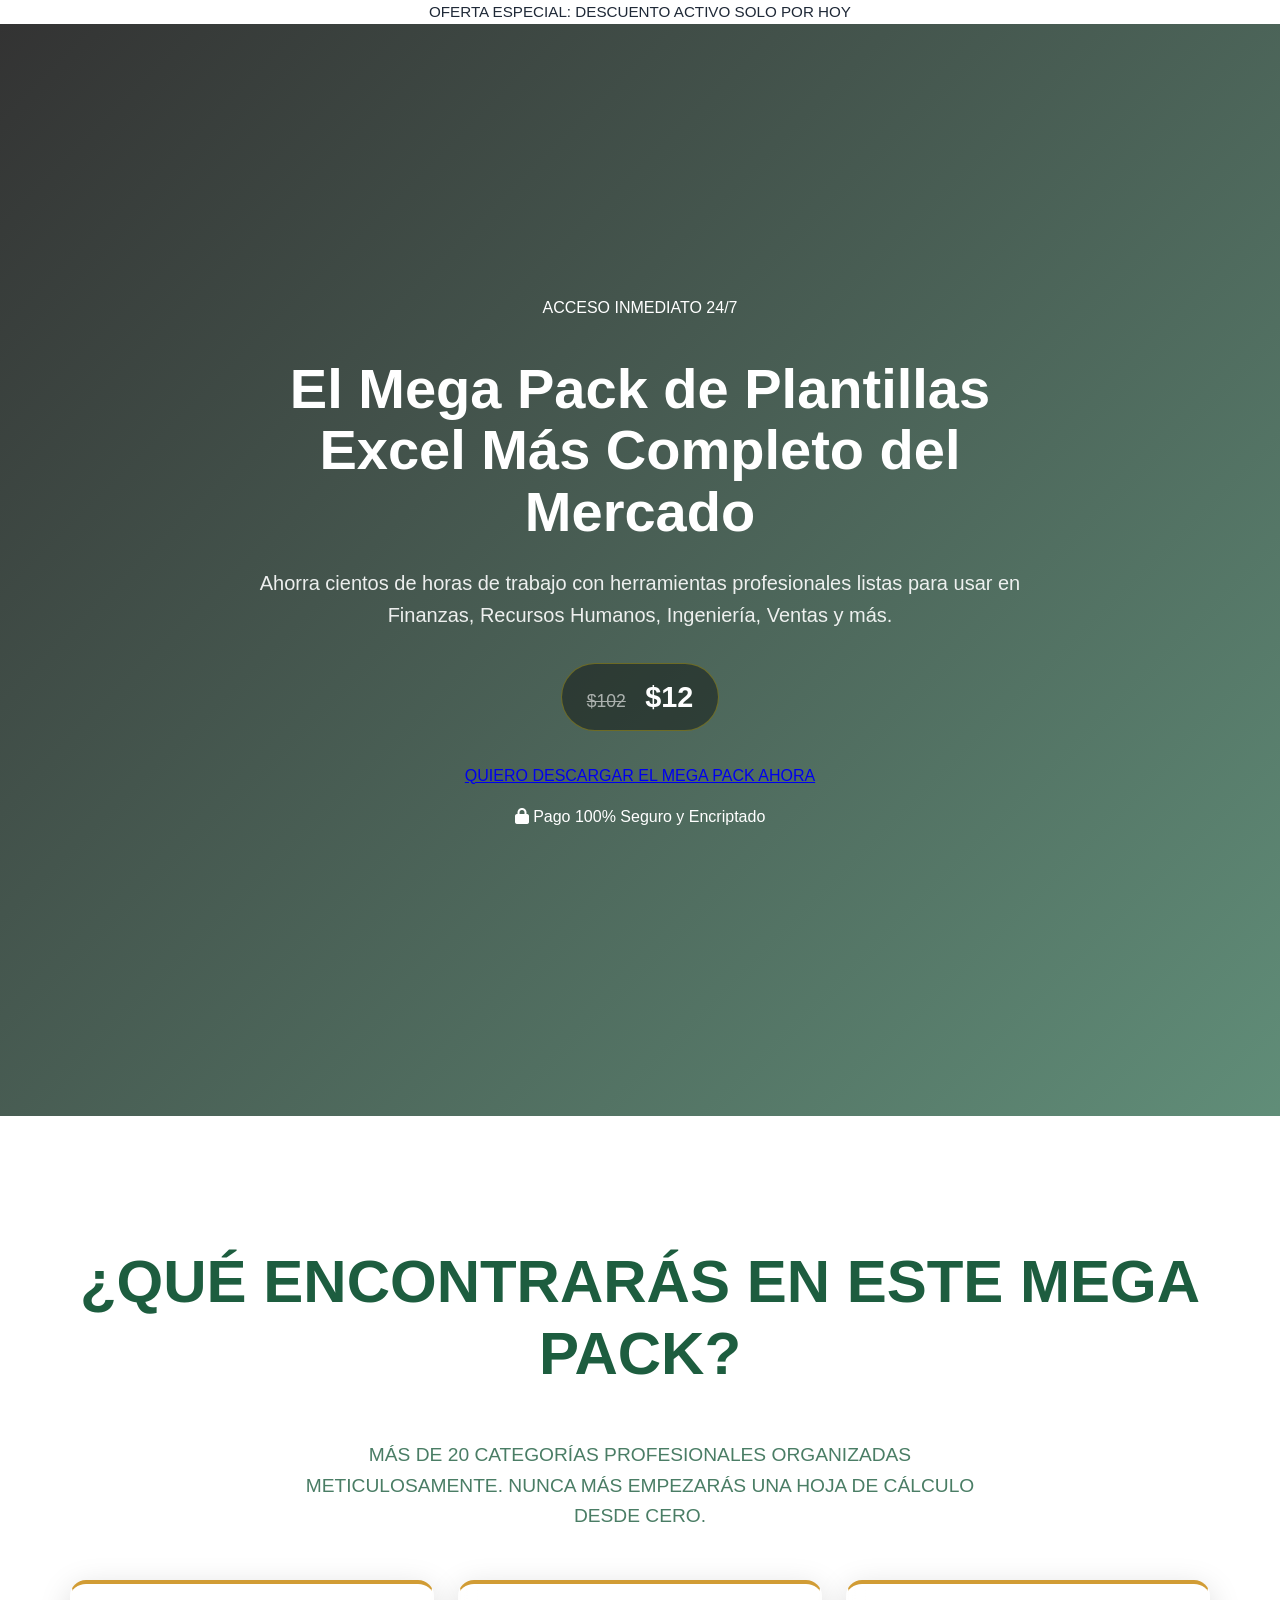
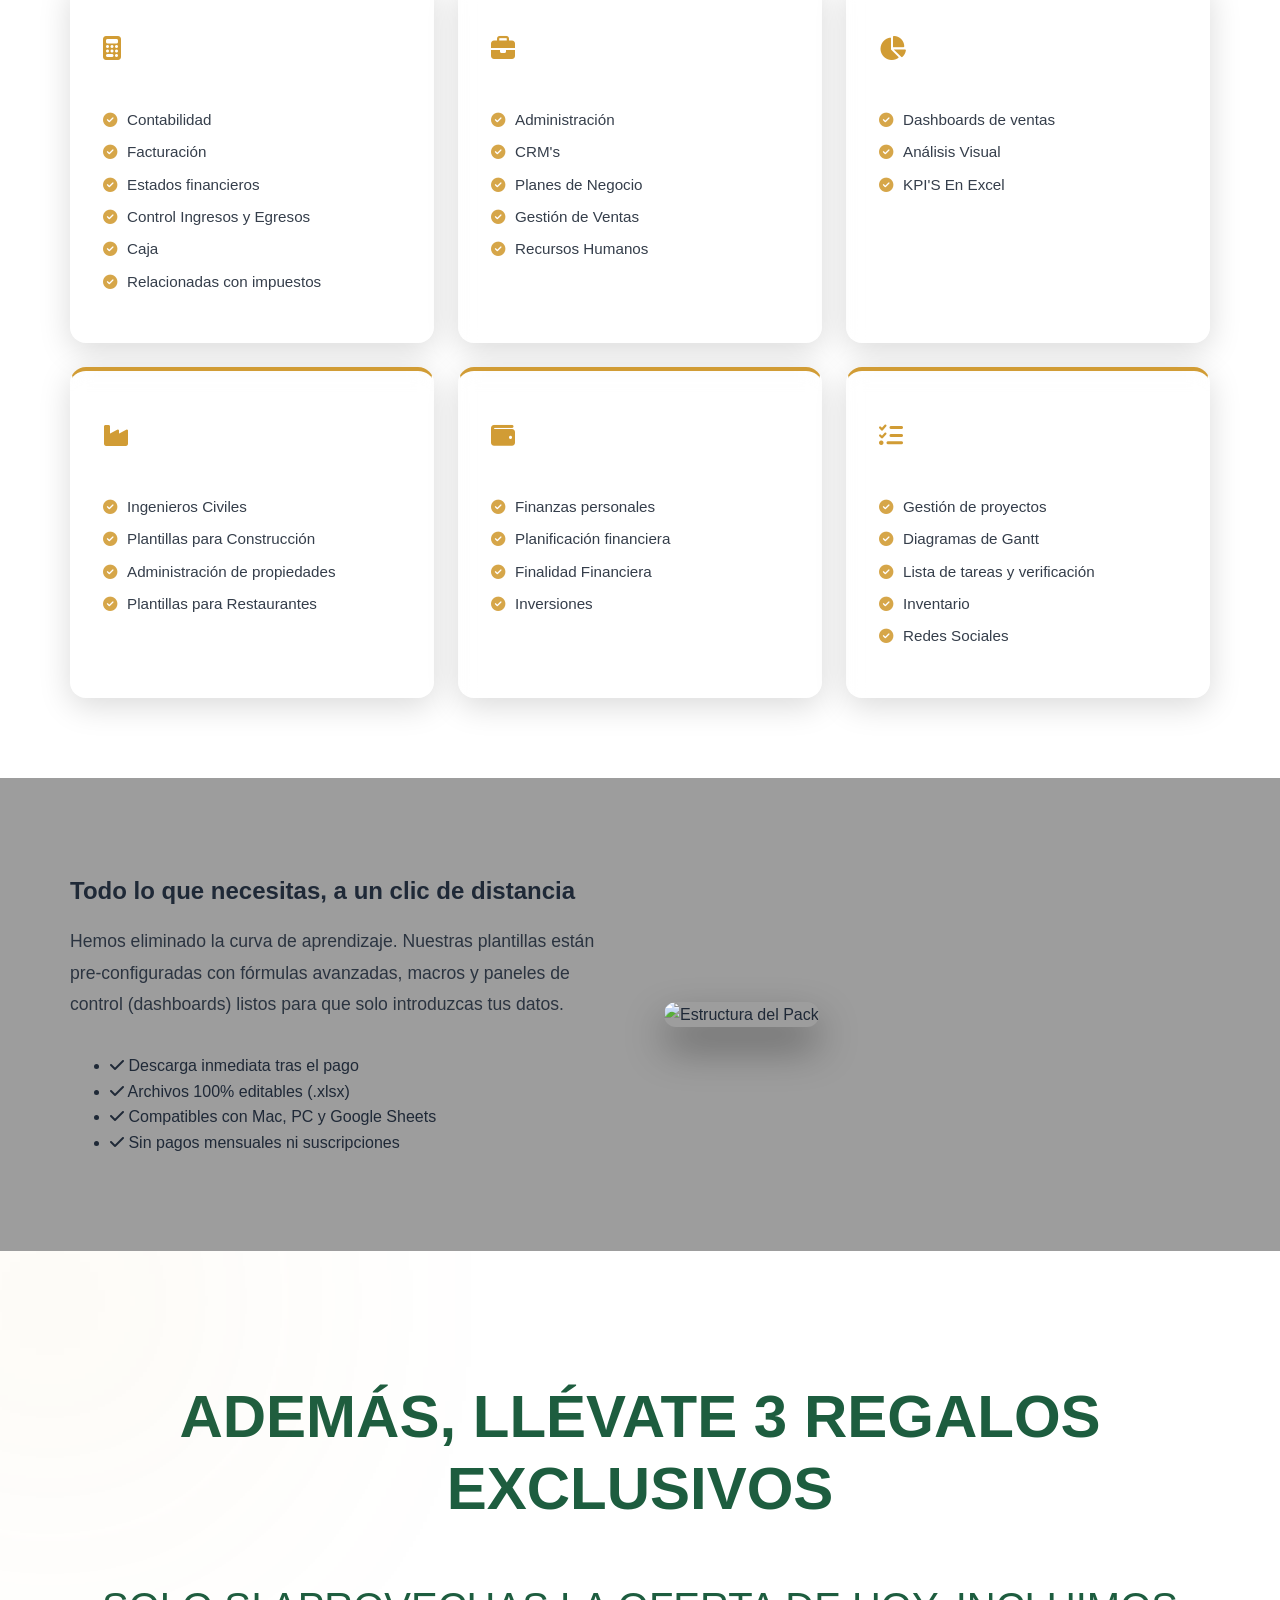
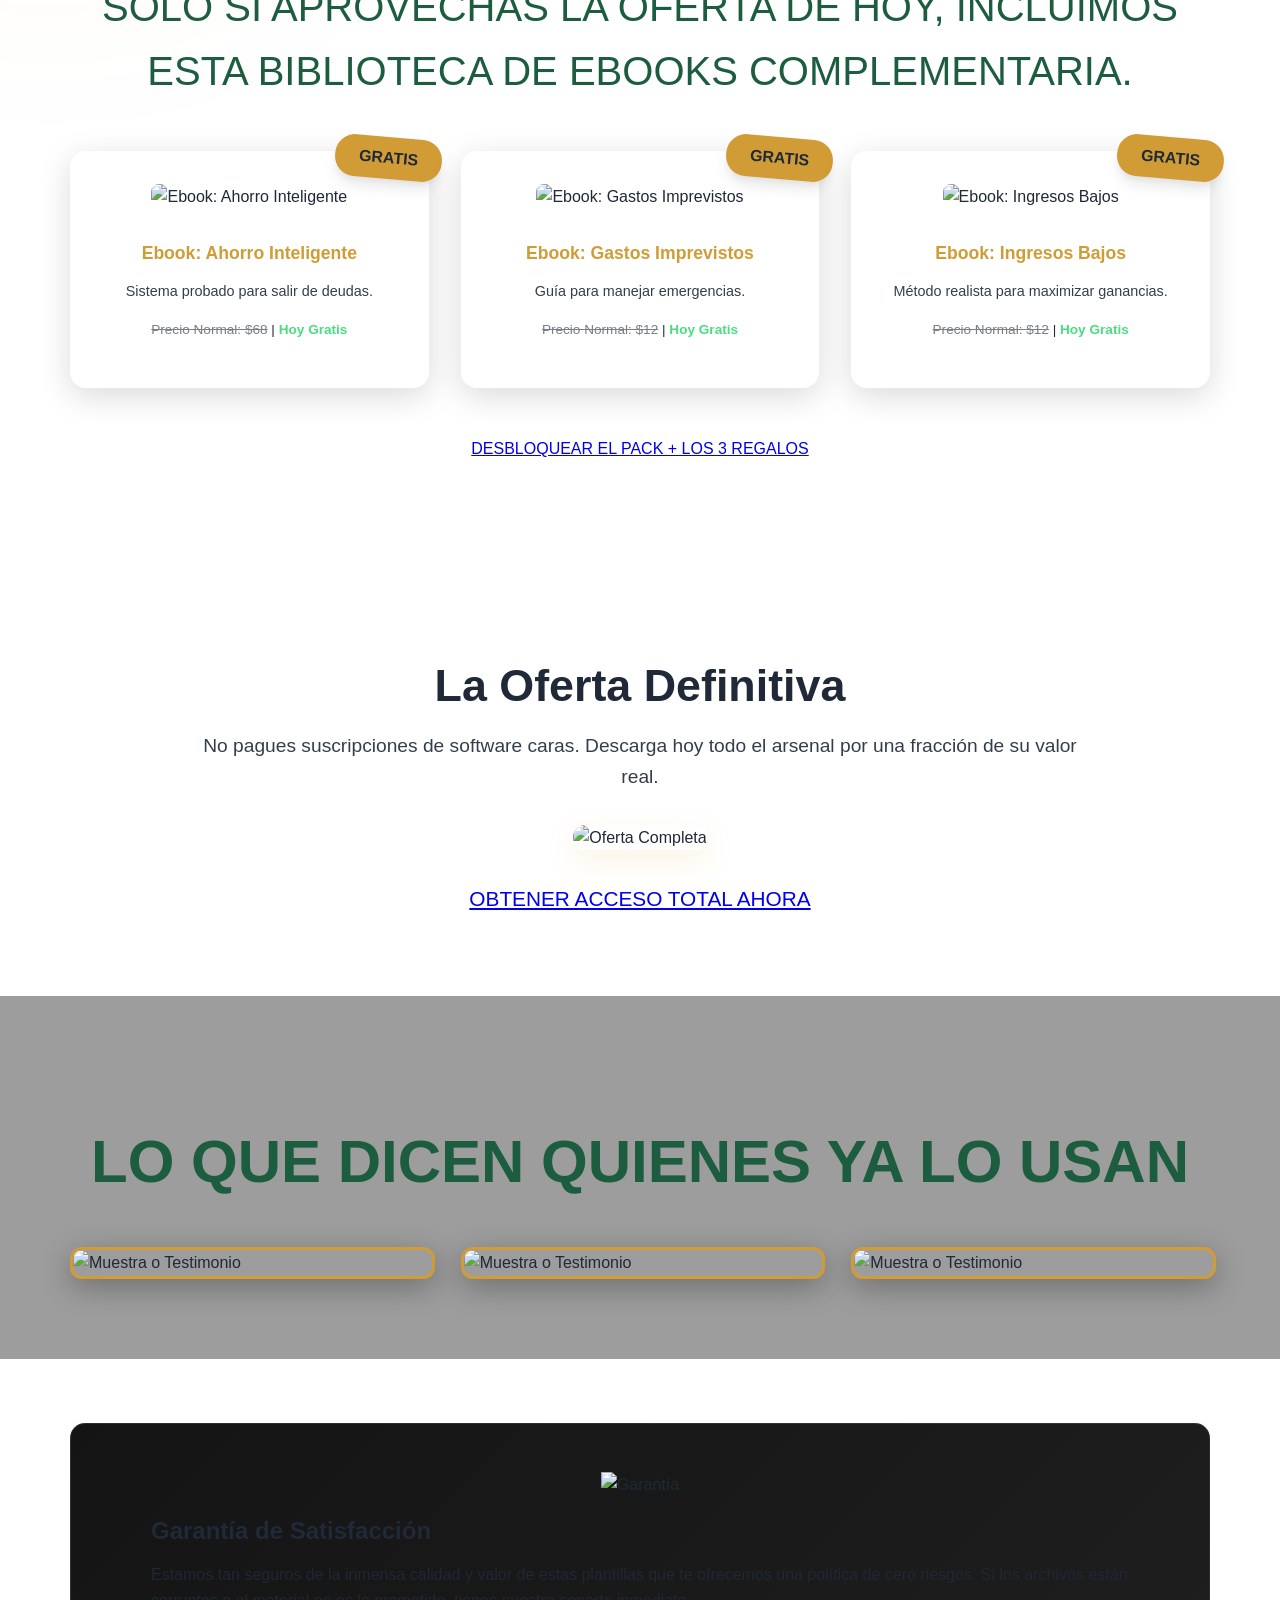
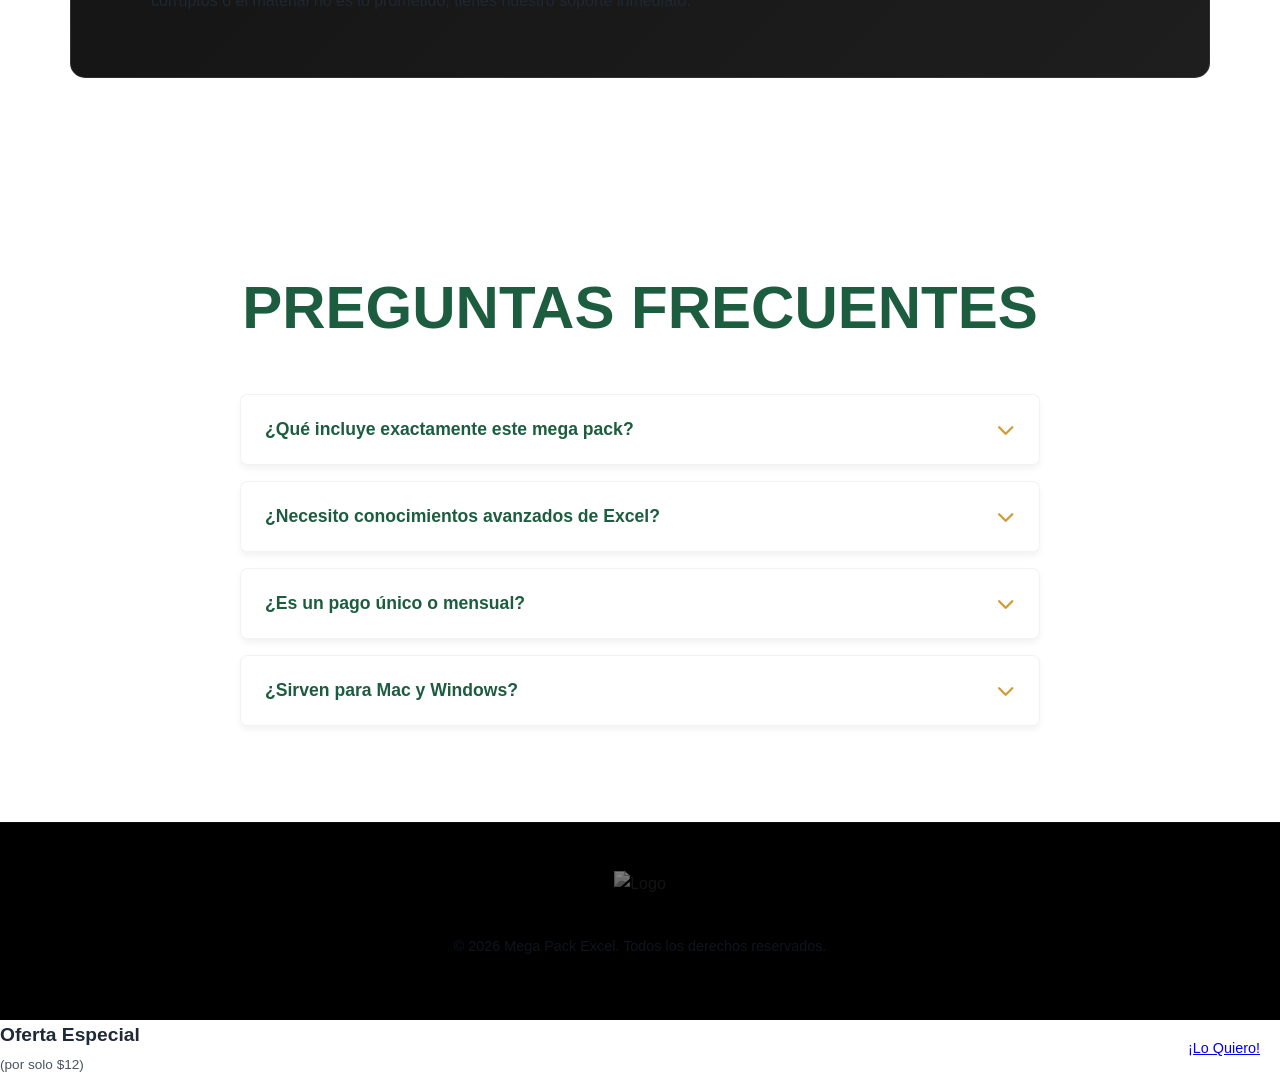
==== index.html @ 10559533 "Add files via upload" ====
<!DOCTYPE html>
<html lang="es">
<head>
  <meta charset="UTF-8">
  <meta name="viewport" content="width=device-width, initial-scale=1.0">
  <title id="seo-title">Mega Pack Plantillas Excel | La Colección Definitiva</title>
  <meta name="description" id="seo-desc" content="Más de 3000 plantillas Excel profesionales para contabilidad, RRHH, ingeniería, finanzas y más. Organiza tu negocio hoy.">
  <link rel="icon" type="image/png" id="favicon" href="https://i.postimg.cc/KjJ5B6pd/LOGO-1.png">
  
  <!-- CSS -->
  <link rel="stylesheet" href="style.css">
  
  <!-- FontAwesome -->
  <link rel="stylesheet" href="https://cdnjs.cloudflare.com/ajax/libs/font-awesome/6.4.0/css/all.min.css">
  
  <!-- Google Fonts -->
  <link rel="preconnect" href="https://fonts.googleapis.com">
  <link rel="preconnect" href="https://fonts.gstatic.com" crossorigin>
  <link href="https://fonts.googleapis.com/css2?family=Outfit:wght@300;400;600;800&family=Plus+Jakarta+Sans:wght@400;600;700&display=swap" rel="stylesheet">
</head>
<body>

  <!-- Top Banner -->
  <div class="top-banner">
    <div class="container text-center">
      <p style="margin:0; font-size: 0.95rem;">
        <span class="pulse-dot"></span> OFERTA ESPECIAL: DESCUENTO ACTIVO SOLO POR HOY
      </p>
    </div>
  </div>

  <!-- Hero Section -->
  <header class="hero" id="hero">
    <div class="hero-overlay"></div>
    <div class="container relative z-10 hero-content text-center">
      <div class="badge mx-auto mb-1">ACCESO INMEDIATO 24/7</div>
      <h1 class="font-bold mb-1 fade-in-up" id="text-hero-promesa" style="font-size: 3.5rem; line-height: 1.1; margin-bottom: 1.5rem;">
        El Mega Pack de Plantillas Excel Más Completo del Mercado
      </h1>
      <p class="hero-subtitle mx-auto mb-2 fade-in-up" id="text-hero-subpromesa" style="font-size: 1.25rem; opacity: 0.9; max-width: 800px;">
        Ahorra cientos de horas de trabajo con herramientas profesionales listas para usar en Finanzas, Recursos Humanos, Ingeniería, Ventas y más.
      </p>
      
      <div class="price-box mb-2 fade-in-up" style="display: inline-block; background: rgba(0,0,0,0.4); padding: 10px 25px; border-radius: 50px; border: 1px solid rgba(255,215,0,0.3);">
        <span style="text-decoration: line-through; opacity: 0.6; font-size: 1.1rem; margin-right: 15px;" id="text-precio-normal">$102</span>
        <span class="gold font-bold" style="font-size: 1.8rem;" id="text-precio-oferta">$12</span>
      </div>

      <div class="cta-wrapper fade-in-up">
        <a href="#" class="btn btn-primary dynamic-checkout-link">QUIERO DESCARGAR EL MEGA PACK AHORA</a>
        <p class="secure-text mt-1"><i class="fas fa-lock"></i> Pago 100% Seguro y Encriptado</p>
      </div>
    </div>
  </header>

  <!-- ¿Qué incluye la Colección? (Categorías Inyectadas) -->
  <section class="section">
    <div class="container">
      <div class="section-title text-center mb-3">
        <h2>¿Qué encontrarás en este <span class="gold">Mega Pack</span>?</h2>
        <p style="font-size: 1.2rem; max-width: 700px; margin: 1rem auto 0; opacity: 0.8;">Más de 20 categorías profesionales organizadas meticulosamente. Nunca más empezarás una hoja de cálculo desde cero.</p>
      </div>
      
      <!-- Contenedor dinámico de categorías (script.js lo llena) -->
      <div class="grid-3" id="categorias-container" style="gap: 1.5rem;">
        <!-- Categorías se inyectan aquí -->
      </div>
    </div>
  </section>

  <!-- Imagen Principal de la Oferta / Método -->
  <section class="section" style="background: rgba(10, 10, 10, 0.4);">
    <div class="container">
      <div class="grid-2 align-center">
        <div>
          <h2>Todo lo que necesitas, a <span class="gold">un clic de distancia</span></h2>
          <p class="mb-1" style="font-size: 1.1rem; opacity: 0.9; line-height: 1.8;">Hemos eliminado la curva de aprendizaje. Nuestras plantillas están pre-configuradas con fórmulas avanzadas, macros y paneles de control (dashboards) listos para que solo introduzcas tus datos.</p>
          <ul class="beneficios-list mt-2">
            <li><i class="fas fa-check"></i> Descarga inmediata tras el pago</li>
            <li><i class="fas fa-check"></i> Archivos 100% editables (.xlsx)</li>
            <li><i class="fas fa-check"></i> Compatibles con Mac, PC y Google Sheets</li>
            <li><i class="fas fa-check"></i> Sin pagos mensuales ni suscripciones</li>
          </ul>
        </div>
        <div>
          <img src="" id="img-metodo" alt="Estructura del Pack" style="width: 100%; border-radius: 12px; box-shadow: 0 20px 40px rgba(0,0,0,0.4);">
        </div>
      </div>
    </div>
  </section>

  <!-- Bonos Exclusivos -->
  <section class="section" style="background: var(--color-bg); position: relative; overflow: hidden;">
    <!-- Elemento decorativo -->
    <div style="position: absolute; top: -100px; left: -100px; width: 300px; height: 300px; background: var(--color-accent); filter: blur(150px); opacity: 0.1; z-index: 0;"></div>
    
    <div class="container relative z-10">
      <div class="section-title text-center mb-3">
        <h2>Además, llévate <span class="gold">3 Regalos Exclusivos</span></h2>
        <p>Solo si aprovechas la oferta de hoy, incluimos esta biblioteca de eBooks complementaria.</p>
      </div>
      
      <div class="grid-3 mt-2" id="bonos-container">
        <!-- Los bonos se inyectan dinámicamente -->
      </div>
      
      <div class="text-center mt-3">
        <a href="#" class="btn btn-primary dynamic-checkout-link">DESBLOQUEAR EL PACK + LOS 3 REGALOS</a>
      </div>
    </div>
  </section>

  <!-- Oferta Irresistible -->
  <section class="section text-center">
    <div class="container" style="max-width: 900px;">
      <h2 style="font-size: 2.8rem; margin-bottom: 1rem;">La Oferta <span class="gold">Definitiva</span></h2>
      <p style="font-size: 1.2rem; margin-bottom: 2rem; opacity: 0.9;">No pagues suscripciones de software caras. Descarga hoy todo el arsenal por una fracción de su valor real.</p>
      
      <img src="" id="img-oferta" alt="Oferta Completa" style="max-width: 100%; border-radius: 12px; margin-bottom: 2rem; box-shadow: 0 10px 30px rgba(212,175,55,0.15);">
      
      <div class="cta-wrapper">
        <a href="#" class="btn btn-primary pulse dynamic-checkout-link" style="font-size: 1.3rem; padding: 1.2rem 3rem;">OBTENER ACCESO TOTAL AHORA</a>
      </div>
    </div>
  </section>

  <!-- Testimonios -->
  <section class="section" style="background: rgba(10, 10, 10, 0.4);">
    <div class="container">
      <div class="section-title text-center mb-3">
        <h2>Lo que dicen <span class="gold">quienes ya lo usan</span></h2>
      </div>
      
      <div class="grid-3" id="testimonios-container" style="gap: 2rem; align-items: start;">
        <!-- Testimonios se inyectan aquí -->
      </div>
    </div>
  </section>

  <!-- Garantía -->
  <section class="section" style="padding: 4rem 0;">
    <div class="container">
      <div class="garantia-box flex-center" style="background: linear-gradient(135deg, rgba(20,20,20,1) 0%, rgba(30,30,30,1) 100%); border: 1px solid rgba(255,255,255,0.1); border-radius: 15px; padding: 3rem;">
        <div style="flex: 0 0 150px; text-align: center;">
          <img src="" id="img-garantia" alt="Garantía" style="width: 120px;">
        </div>
        <div style="flex: 1; padding-left: 2rem;">
          <h2 class="mb-1">Garantía de <span class="gold">Satisfacción</span></h2>
          <p style="opacity: 0.9; line-height: 1.6;">Estamos tan seguros de la inmensa calidad y valor de estas plantillas que te ofrecemos una política de cero riesgos. Si los archivos están corruptos o el material no es lo prometido, tienes nuestro soporte inmediato.</p>
        </div>
      </div>
    </div>
  </section>

  <!-- FAQ -->
  <section class="section" style="background: var(--color-bg);">
    <div class="container" style="max-width: 800px;">
      <div class="section-title text-center mb-3">
        <h2>Preguntas <span class="gold">Frecuentes</span></h2>
      </div>
      <div class="faq-container" id="faq-container">
        <!-- FAQ se inyecta aquí -->
      </div>
    </div>
  </section>

  <!-- Footer -->
  <footer style="background: #000; padding: 3rem 0; text-align: center; border-top: 1px solid rgba(255,255,255,0.05);">
    <div class="container">
      <img id="img-logo" src="https://i.postimg.cc/KjJ5B6pd/LOGO-1.png" alt="Logo" style="width: 150px; margin-bottom: 1.5rem; filter: grayscale(100%); opacity: 0.5;">
      <p style="opacity: 0.5; font-size: 0.9rem;">&copy; 2026 Mega Pack Excel. Todos los derechos reservados.</p>
    </div>
  </footer>

  <!-- Sticky Bar para Móviles -->
  <div class="mobile-sticky-bar" id="mobile-sticky-bar">
    <div style="display: flex; justify-content: space-between; align-items: center; width: 100%;">
      <div>
        <span class="gold font-bold" style="font-size: 1.2rem;">Oferta Especial</span><br>
        <span id="sticky-price" style="font-size: 0.85rem; opacity: 0.8;"></span>
      </div>
      <a href="#" class="btn btn-primary dynamic-checkout-link" style="padding: 10px 20px; font-size: 0.9rem;">¡Lo Quiero!</a>
    </div>
  </div>

  <!-- Scripts -->
  <script src="script.js"></script>
</body>
</html>
---- style.css ----
/* =========================================
   VARIABLES & GLOBALS
========================================= */
:root {
  /* Colors */
  --color-primary: #1D5D3F;
  --color-primary-light: #3a8a63;
  --color-primary-dark: #123d29;
  --color-accent: #D19C35;
  --color-accent-hover: #e8b34e;
  --color-bg-light: #f8fafc;
  --color-bg-dark: #111827;
  --color-text-dark: #1f2937;
  --color-text-light: #f3f4f6;
  --color-white: #ffffff;
  --color-glass-border: rgba(255, 255, 255, 0.2);
  --color-glass-bg: rgba(255, 255, 255, 0.1);
  --color-glass-bg-dark: rgba(29, 93, 63, 0.85);
  
  /* Shadows */
  --shadow-sm: 0 4px 6px rgba(0,0,0,0.05);
  --shadow-md: 0 10px 15px -3px rgba(0,0,0,0.1), 0 4px 6px -2px rgba(0,0,0,0.05);
  --shadow-lg: 0 20px 25px -5px rgba(0,0,0,0.1), 0 10px 10px -5px rgba(0,0,0,0.04);
  --shadow-glass: 0 8px 32px 0 rgba(0, 0, 0, 0.15);
  
  /* Typography */
  --font-main: 'Poppins', sans-serif;
  --font-headings: 'Montserrat', sans-serif;
}

html {
  scroll-behavior: smooth;
}

body {
  font-family: var(--font-main);
  color: var(--color-text-dark);
  background-color: var(--color-white);
  line-height: 1.6;
  margin: 0;
  padding: 0;
  overflow-x: hidden;
}

/* =========================================
   TYPOGRAPHY
========================================= */
h1, h2, h3, h4, h5, h6 {
  font-family: var(--font-headings);
  line-height: 1.2;
}

.font-black { font-weight: 900; }
.font-bold { font-weight: 700; }
.text-accent { color: var(--color-accent); }
.text-primary { color: var(--color-primary); }

.section-title {
  font-size: 2rem;
  text-transform: uppercase;
  text-align: center;
  margin-bottom: 3rem;
  color: var(--color-primary);
}

@media (min-width: 768px) {
  .section-title { font-size: 2.5rem; }
}

/* =========================================
   COMPONENTS
========================================= */
.container {
  width: 100%;
  max-width: 1140px;
  margin: 0 auto;
  padding: 0 1.5rem;
}

/* Botón Premium */
.btn-action {
  display: inline-block;
  padding: 1.2rem 2.5rem;
  color: var(--color-white);
  border-radius: 12px;
  font-family: var(--font-headings);
  font-weight: 800;
  font-size: 1.1rem;
  text-transform: uppercase;
  text-align: center;
  text-decoration: none;
  background: linear-gradient(90deg, var(--color-accent), var(--color-primary-light), var(--color-primary), var(--color-accent));
  background-size: 300% 100%;
  animation: gradient-flow 8s linear infinite;
  transition: all 0.4s ease;
  box-shadow: 0 4px 15px rgba(209, 156, 53, 0.4);
  cursor: pointer;
  border: none;
  width: 100%;
  max-width: 500px;
}

.btn-action:hover {
  transform: translateY(-3px) scale(1.02);
  box-shadow: 0 8px 25px rgba(209, 156, 53, 0.6);
  color: white;
}

@keyframes gradient-flow {
  0% { background-position: 0% 50%; }
  50% { background-position: 100% 50%; }
  100% { background-position: 0% 50%; }
}

/* Badges de Confianza */
.trust-badges {
  display: flex;
  flex-wrap: wrap;
  justify-content: center;
  gap: 1.5rem;
  margin-top: 1.5rem;
  font-size: 0.85rem;
  color: inherit;
  opacity: 0.9;
}

.trust-badges i {
  margin-right: 0.5rem;
  color: var(--color-accent);
}

/* Glassmorphism Cards */
.glass-card {
  background: var(--color-glass-bg);
  backdrop-filter: blur(10px);
  -webkit-backdrop-filter: blur(10px);
  border: 1px solid var(--color-glass-border);
  border-radius: 16px;
  box-shadow: var(--shadow-glass);
  padding: 2rem;
  transition: transform 0.3s ease, box-shadow 0.3s ease;
}

.glass-card:hover {
  transform: translateY(-5px);
  box-shadow: 0 12px 40px 0 rgba(0, 0, 0, 0.25);
}

.card-light {
  background: var(--color-white);
  border-radius: 16px;
  box-shadow: var(--shadow-md);
  padding: 2rem;
  transition: transform 0.3s ease;
  border: 1px solid rgba(0,0,0,0.05);
}

.card-light:hover {
  transform: translateY(-5px);
  box-shadow: var(--shadow-lg);
}

/* =========================================
   SECTIONS
========================================= */

/* Hero */
#hero {
  position: relative;
  min-height: 100vh;
  display: flex;
  align-items: center;
  padding: 6rem 0;
  background-size: cover;
  background-position: center;
  background-attachment: fixed; /* Parallax effect */
}

#hero::before {
  content: '';
  position: absolute;
  inset: 0;
  background: linear-gradient(135deg, rgba(0,0,0,0.8) 0%, rgba(29, 93, 63, 0.7) 100%);
  z-index: 1;
}

.hero-content {
  position: relative;
  z-index: 2;
  color: var(--color-white);
  max-width: 800px;
  text-align: center;
  margin: 0 auto;
}

.hero-promesa {
  font-size: 2.2rem;
  color: var(--color-accent);
  text-shadow: 2px 2px 4px rgba(0,0,0,0.5);
  margin-bottom: 1.5rem;
}

.hero-subpromesa {
  font-size: 1.2rem;
  margin-bottom: 2.5rem;
  opacity: 0.95;
}

@media (min-width: 768px) {
  .hero-promesa { font-size: 3.5rem; }
  .hero-subpromesa { font-size: 1.5rem; }
}

/* General Section padding */
section {
  padding: 5rem 0;
}

.bg-gray {
  background-color: var(--color-bg-light);
}

.grid-2 {
  display: grid;
  gap: 3rem;
  grid-template-columns: 1fr;
  align-items: center;
}

@media (min-width: 768px) {
  .grid-2 { grid-template-columns: 1fr 1fr; }
}

.grid-3 {
  display: grid;
  gap: 2rem;
  grid-template-columns: 1fr;
}

@media (min-width: 768px) {
  .grid-3 { grid-template-columns: repeat(3, 1fr); }
}

/* Listas con check */
.check-list {
  list-style: none;
  padding: 0;
}

.check-list li {
  margin-bottom: 1.5rem;
  display: flex;
  align-items: flex-start;
  font-size: 1.1rem;
}

.check-list i {
  color: var(--color-primary-light);
  font-size: 1.5rem;
  margin-right: 1rem;
  margin-top: 0.2rem;
}

.decorative-line {
  display: block;
  width: 100%;
  height: 1px;
  background: linear-gradient(90deg, var(--color-primary-light), transparent);
  margin-top: 1rem;
  opacity: 0.3;
}

/* Testimonios */
.testimonial-img {
  width: 100%;
  height: auto;
  border-radius: 12px;
  box-shadow: var(--shadow-md);
  border: 3px solid var(--color-accent);
  transition: transform 0.3s ease;
}

.testimonial-img:hover {
  transform: scale(1.03);
}

.stars {
  color: var(--color-accent);
  font-size: 1.5rem;
  margin-bottom: 2rem;
  text-align: center;
}

/* Bonos */
.bonos-section {
  background: linear-gradient(135deg, var(--color-primary-dark), var(--color-primary));
  color: var(--color-white);
  position: relative;
  overflow: hidden;
}

.badge-gratis {
  position: absolute;
  top: -15px;
  right: -15px;
  background-color: var(--color-accent);
  color: var(--color-text-dark);
  font-weight: 900;
  padding: 0.5rem 1.5rem;
  border-radius: 20px;
  box-shadow: var(--shadow-md);
  transform: rotate(5deg);
  z-index: 10;
}

.bono-img {
  width: 100%;
  border-radius: 8px;
  margin-bottom: 1.5rem;
  transition: transform 0.4s ease;
}

.glass-card:hover .bono-img {
  transform: scale(1.05);
}

/* Oferta */
.oferta-box {
  background: var(--color-glass-bg-dark);
  backdrop-filter: blur(15px);
  border: 2px dashed var(--color-accent);
  border-radius: 16px;
  padding: 3rem 2rem;
  text-align: center;
  color: var(--color-white);
  position: relative;
}

.precio-normal {
  font-size: 1.5rem;
  text-decoration: line-through;
  opacity: 0.8;
}

.precio-oferta {
  font-size: 4rem;
  color: var(--color-accent);
  font-weight: 900;
  line-height: 1;
  margin: 1rem 0 2rem;
  text-shadow: 0 4px 10px rgba(0,0,0,0.3);
}

@media (min-width: 768px) {
  .precio-oferta { font-size: 5rem; }
}

/* FAQ Accordion */
.faq-container {
  max-width: 800px;
  margin: 0 auto;
}

.faq-item {
  margin-bottom: 1rem;
  background: var(--color-white);
  border-radius: 8px;
  box-shadow: var(--shadow-sm);
  overflow: hidden;
  border: 1px solid rgba(0,0,0,0.05);
}

.faq-question {
  width: 100%;
  text-align: left;
  padding: 1.5rem;
  background: var(--color-white);
  border: none;
  font-family: var(--font-headings);
  font-weight: 700;
  font-size: 1.1rem;
  color: var(--color-primary);
  cursor: pointer;
  display: flex;
  justify-content: space-between;
  align-items: center;
  transition: background 0.3s ease;
}

.faq-question:hover {
  background: var(--color-bg-light);
}

.faq-icon {
  transition: transform 0.3s ease;
  color: var(--color-accent);
}

.faq-answer {
  padding: 0 1.5rem;
  max-height: 0;
  overflow: hidden;
  transition: max-height 0.4s ease, padding 0.4s ease;
  background: var(--color-bg-light);
}

.faq-item.active .faq-answer {
  padding: 1.5rem;
  border-top: 1px solid rgba(0,0,0,0.05);
}

.faq-item.active .faq-icon {
  transform: rotate(180deg);
}

/* Sticky Bar Mobile */
.sticky-bar {
  position: fixed;
  bottom: 0;
  left: 0;
  width: 100%;
  background: var(--color-glass-bg-dark);
  backdrop-filter: blur(15px);
  padding: 1rem;
  box-shadow: 0 -5px 20px rgba(0,0,0,0.2);
  z-index: 1000;
  display: flex;
  justify-content: center;
  align-items: center;
  transform: translateY(150%);
  transition: transform 0.5s cubic-bezier(0.4, 0, 0.2, 1);
}

.sticky-bar.visible {
  transform: translateY(0);
}

.sticky-bar .btn-action {
  padding: 0.8rem 1.5rem;
  font-size: 1rem;
  margin: 0;
}

@media (min-width: 768px) {
  .sticky-bar { display: none; }
}

/* Urgency Elements */
.urgency-banner {
  background-color: #ef4444; /* Rojo para urgencia ética */
  color: white;
  text-align: center;
  padding: 0.5rem;
  font-weight: bold;
  font-size: 0.9rem;
  position: relative;
  z-index: 1001;
}

.pulse {
  animation: pulse-animation 2s infinite;
}

@keyframes pulse-animation {
  0% { transform: scale(1); }
  50% { transform: scale(1.05); }
  100% { transform: scale(1); }
}

/* Utils */
.text-center { text-align: center; }
.mt-1 { margin-top: 1rem; }
.mt-2 { margin-top: 2rem; }
.mt-3 { margin-top: 3rem; }
.mb-1 { margin-bottom: 1rem; }
.mb-2 { margin-bottom: 2rem; }
.mb-3 { margin-bottom: 3rem; }
.w-full { width: 100%; }
.rounded-lg { border-radius: 12px; }
.rounded-full { border-radius: 50%; }
.img-fluid { max-width: 100%; height: auto; }
. g l a s s - c a r d   {   b a c k g r o u n d :   r g b a ( 2 0 ,   2 0 ,   2 0 ,   0 . 6 ) ;   b o r d e r :   1 p x   s o l i d   r g b a ( 2 5 5 ,   2 1 5 ,   0 ,   0 . 1 ) ;   b o r d e r - r a d i u s :   1 2 p x ;   b a c k d r o p - f i l t e r :   b l u r ( 1 0 p x ) ;   }   . p u l s e - d o t   {   d i s p l a y :   i n l i n e - b l o c k ;   w i d t h :   8 p x ;   h e i g h t :   8 p x ;   b a c k g r o u n d :   # d 4 a f 3 7 ;   b o r d e r - r a d i u s :   5 0 % ;   b o x - s h a d o w :   0   0   1 0 p x   # d 4 a f 3 7 ;   a n i m a t i o n :   p u l s e   1 . 5 s   i n f i n i t e ;   }   @ k e y f r a m e s   p u l s e   {   0 %   {   o p a c i t y :   1 ;   t r a n s f o r m :   s c a l e ( 1 ) ;   }   5 0 %   {   o p a c i t y :   0 . 5 ;   t r a n s f o r m :   s c a l e ( 1 . 5 ) ;   }   1 0 0 %   {   o p a c i t y :   1 ;   t r a n s f o r m :   s c a l e ( 1 ) ;   }   }  
 
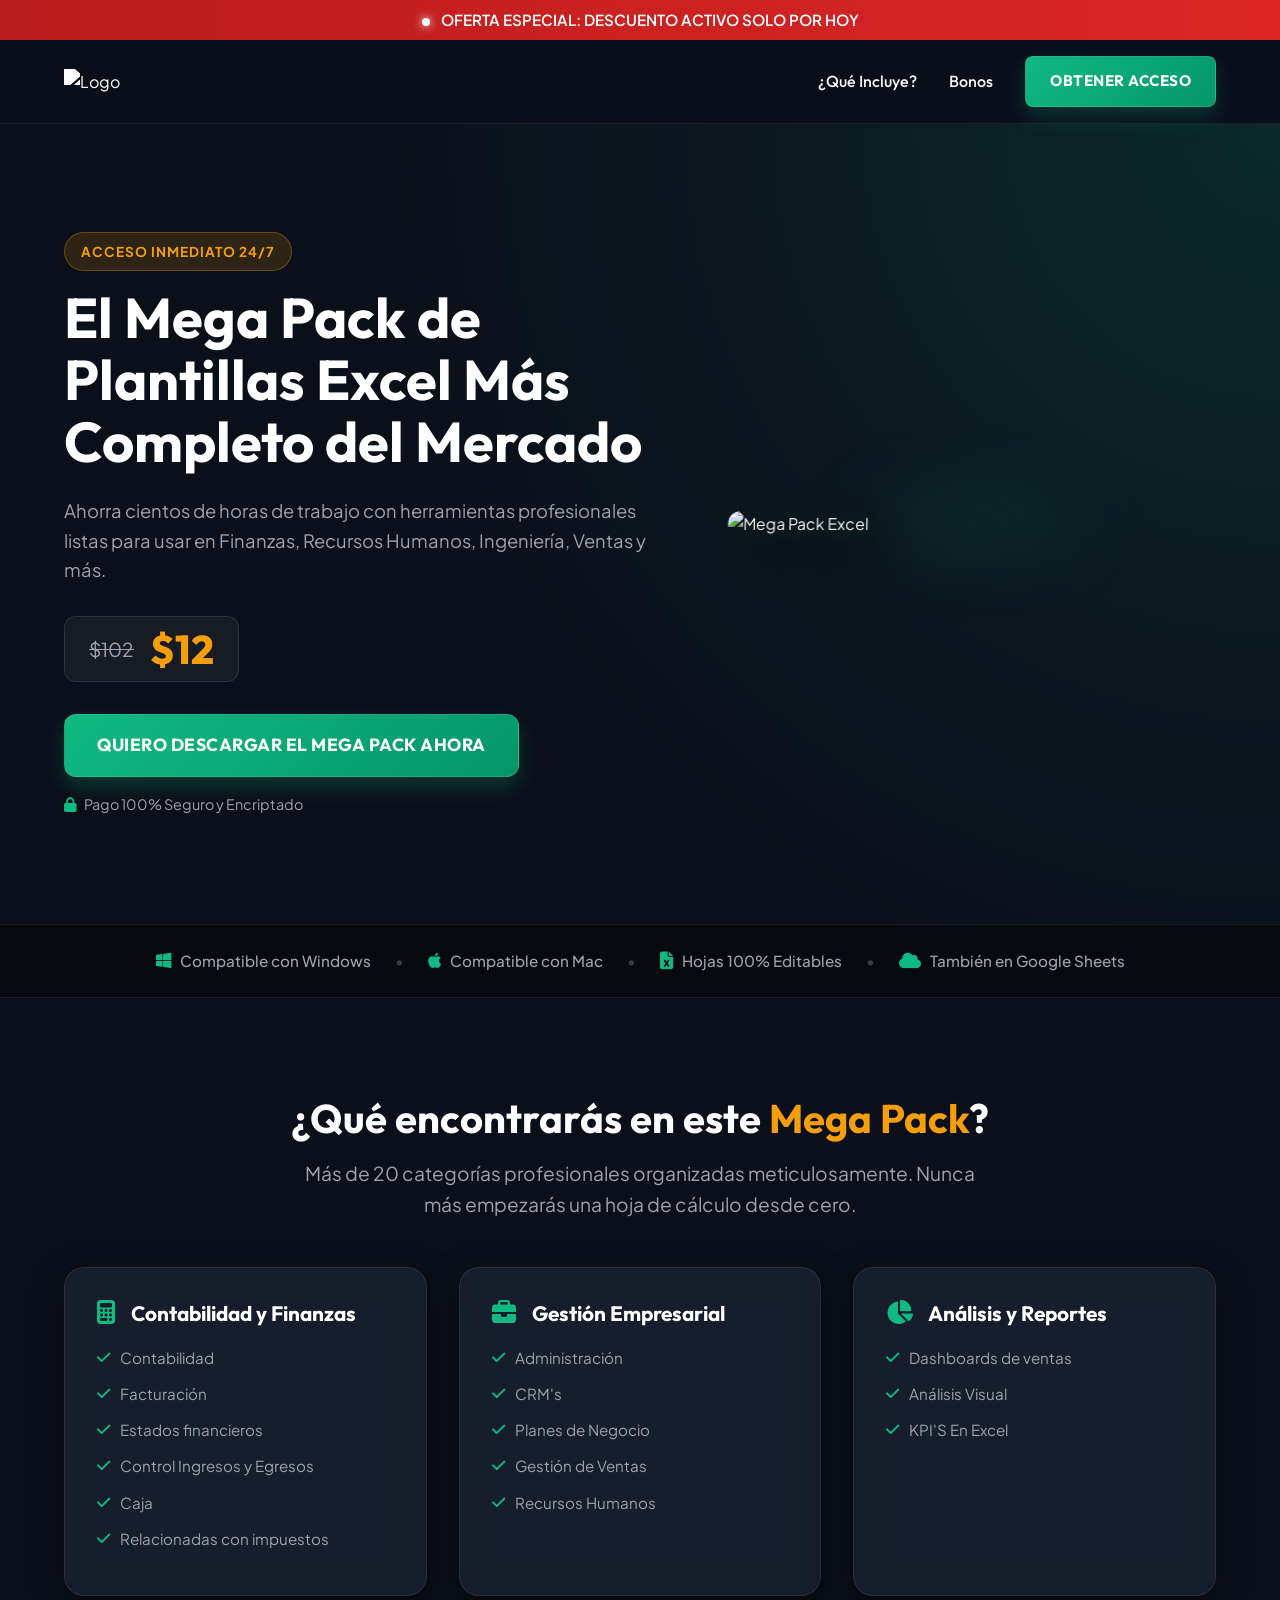
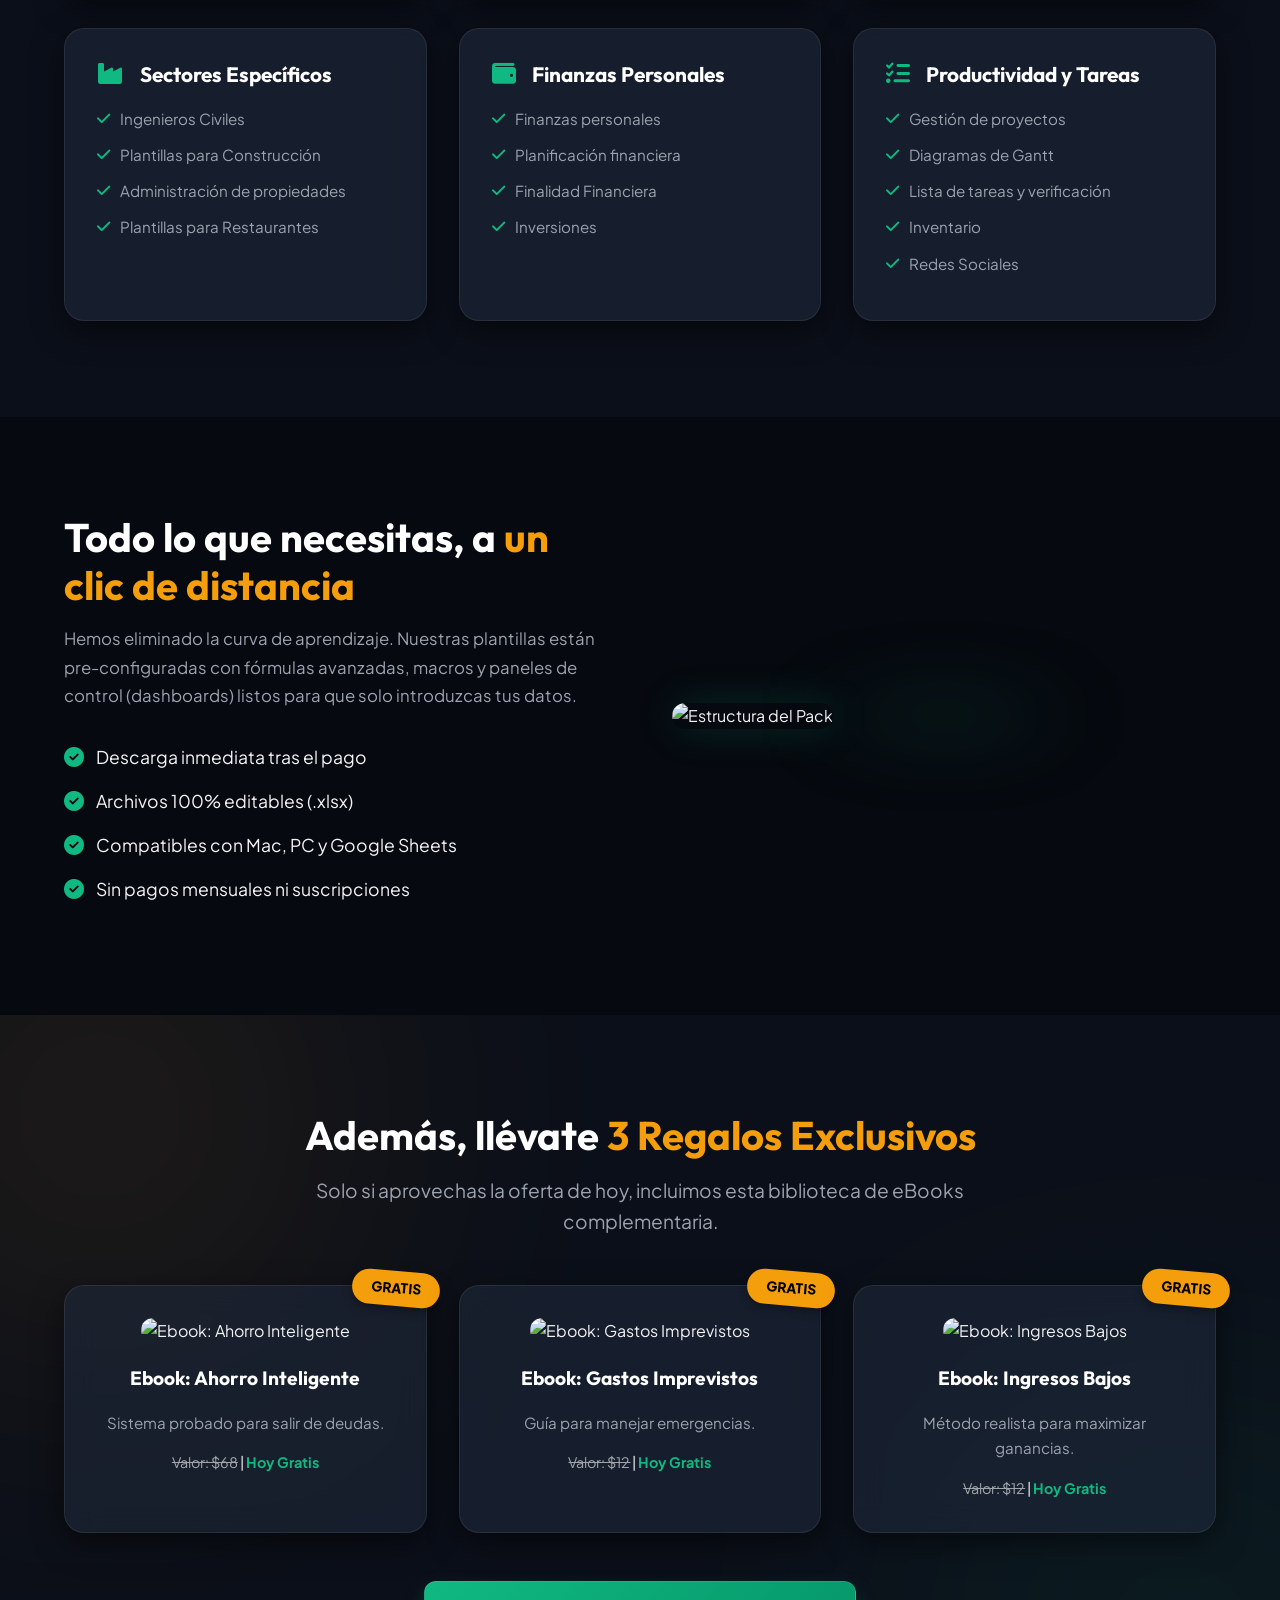
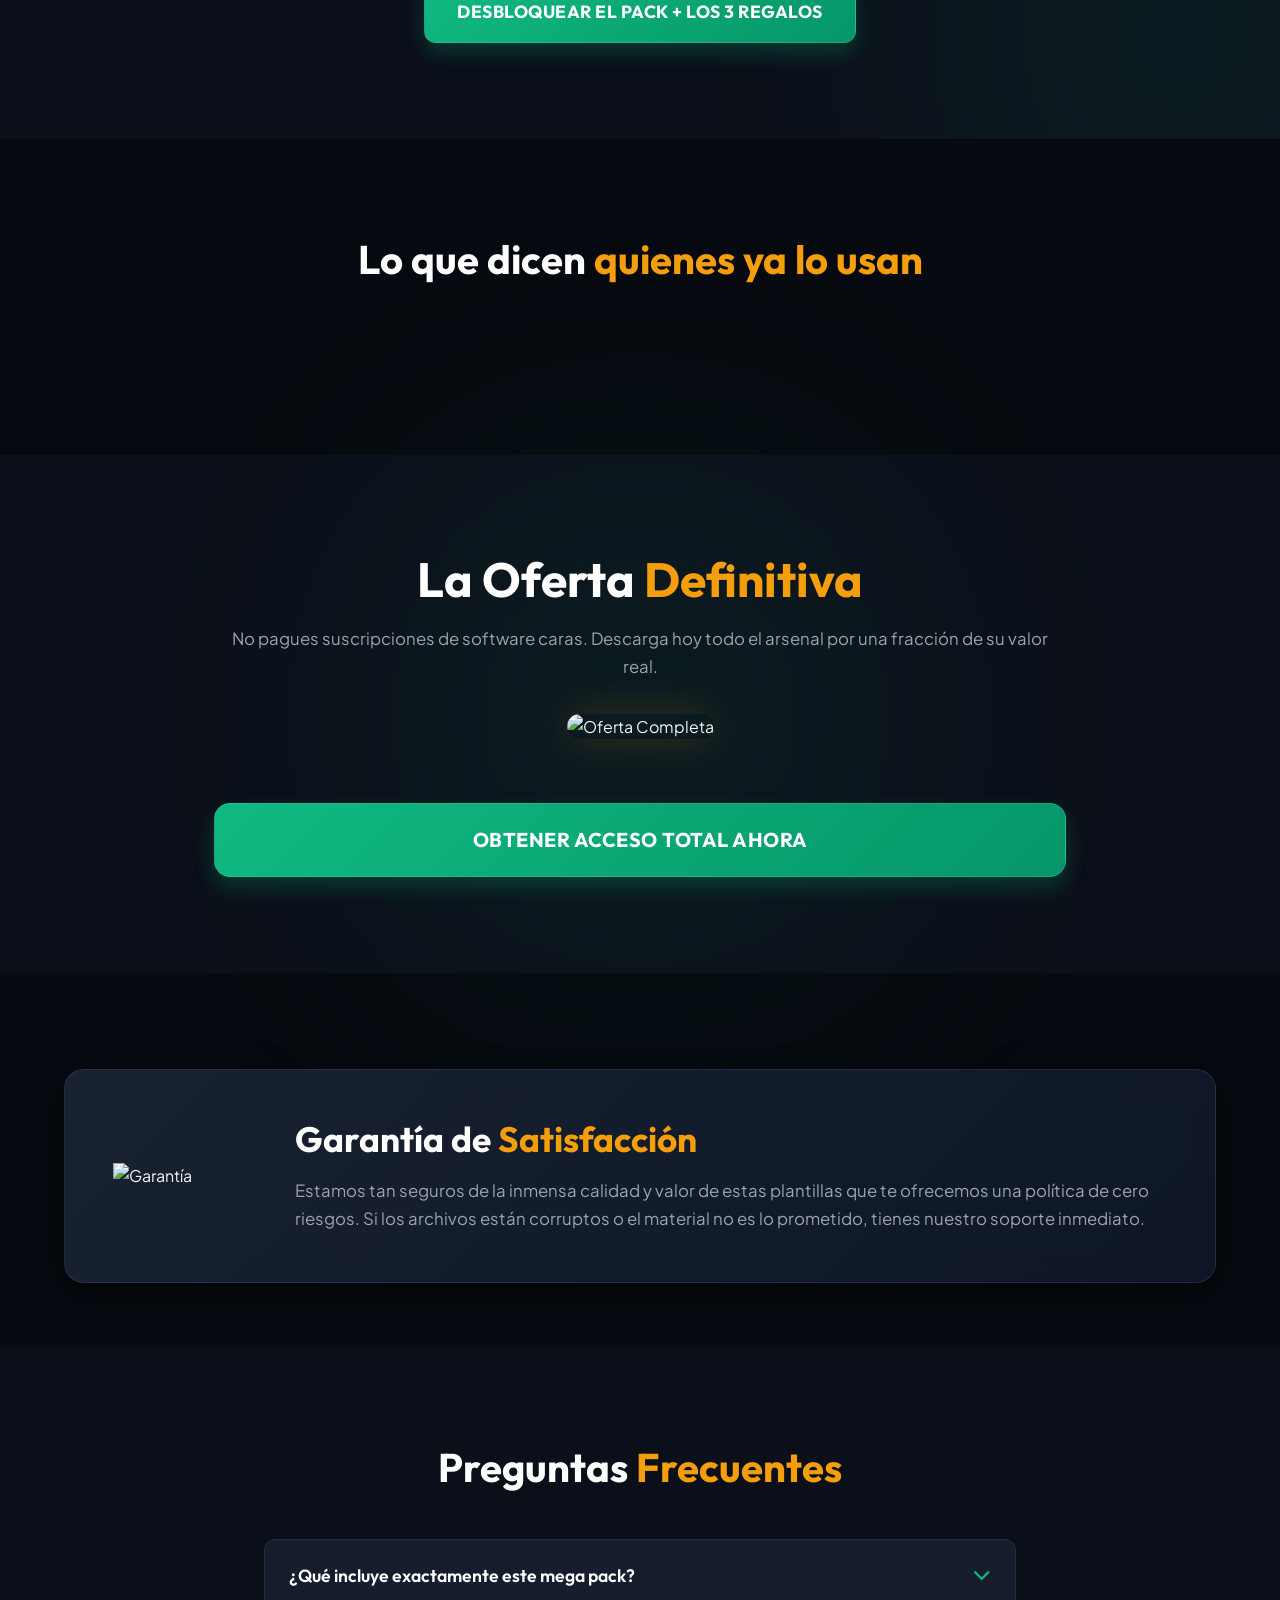
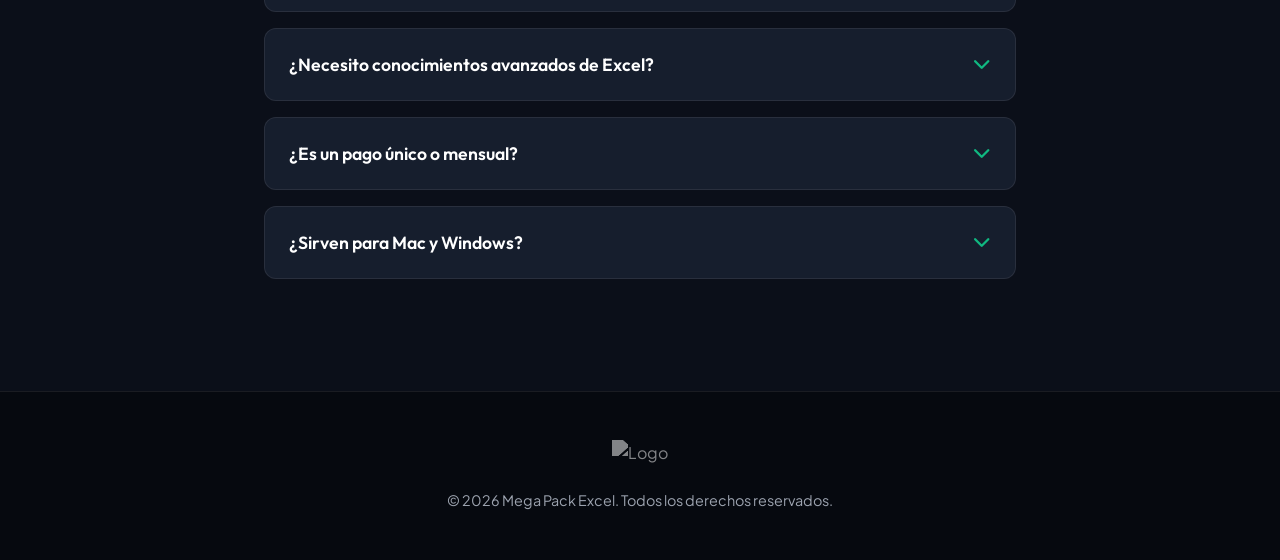
==== commit 63ec4296: "Add files via upload" ====
--- a/index.html
+++ b/index.html
@@ -16,170 +16,213 @@
   <!-- Google Fonts -->
   <link rel="preconnect" href="https://fonts.googleapis.com">
   <link rel="preconnect" href="https://fonts.gstatic.com" crossorigin>
-  <link href="https://fonts.googleapis.com/css2?family=Outfit:wght@300;400;600;800&family=Plus+Jakarta+Sans:wght@400;600;700&display=swap" rel="stylesheet">
+  <link href="https://fonts.googleapis.com/css2?family=Outfit:wght@300;400;600;800&family=Plus+Jakarta+Sans:wght@400;500;600;700&display=swap" rel="stylesheet">
 </head>
 <body>
 
   <!-- Top Banner -->
   <div class="top-banner">
     <div class="container text-center">
-      <p style="margin:0; font-size: 0.95rem;">
+      <p style="margin:0; font-size: 0.95rem; font-weight: 600;">
         <span class="pulse-dot"></span> OFERTA ESPECIAL: DESCUENTO ACTIVO SOLO POR HOY
       </p>
     </div>
   </div>
 
+  <!-- Navbar -->
+  <nav class="navbar" id="navbar">
+    <div class="container navbar-container">
+      <div class="logo">
+        <img src="https://i.postimg.cc/KjJ5B6pd/LOGO-1.png" alt="Logo" style="height: 40px; filter: brightness(0) invert(1);">
+      </div>
+      <div class="nav-links">
+        <a href="#contenido" class="nav-link hidden-mobile">¿Qué Incluye?</a>
+        <a href="#bonos" class="nav-link hidden-mobile">Bonos</a>
+        <a href="#" class="btn-action nav-btn dynamic-checkout-link btn-small">Obtener Acceso</a>
+      </div>
+    </div>
+  </nav>
+
   <!-- Hero Section -->
   <header class="hero" id="hero">
-    <div class="hero-overlay"></div>
-    <div class="container relative z-10 hero-content text-center">
-      <div class="badge mx-auto mb-1">ACCESO INMEDIATO 24/7</div>
-      <h1 class="font-bold mb-1 fade-in-up" id="text-hero-promesa" style="font-size: 3.5rem; line-height: 1.1; margin-bottom: 1.5rem;">
-        El Mega Pack de Plantillas Excel Más Completo del Mercado
-      </h1>
-      <p class="hero-subtitle mx-auto mb-2 fade-in-up" id="text-hero-subpromesa" style="font-size: 1.25rem; opacity: 0.9; max-width: 800px;">
-        Ahorra cientos de horas de trabajo con herramientas profesionales listas para usar en Finanzas, Recursos Humanos, Ingeniería, Ventas y más.
-      </p>
-      
-      <div class="price-box mb-2 fade-in-up" style="display: inline-block; background: rgba(0,0,0,0.4); padding: 10px 25px; border-radius: 50px; border: 1px solid rgba(255,215,0,0.3);">
-        <span style="text-decoration: line-through; opacity: 0.6; font-size: 1.1rem; margin-right: 15px;" id="text-precio-normal">$102</span>
-        <span class="gold font-bold" style="font-size: 1.8rem;" id="text-precio-oferta">$12</span>
-      </div>
-
-      <div class="cta-wrapper fade-in-up">
-        <a href="#" class="btn btn-primary dynamic-checkout-link">QUIERO DESCARGAR EL MEGA PACK AHORA</a>
-        <p class="secure-text mt-1"><i class="fas fa-lock"></i> Pago 100% Seguro y Encriptado</p>
+    <div class="hero-bg-overlay"></div>
+    <div class="container hero-container relative z-10">
+      <div class="hero-content animate-on-scroll">
+        <div class="badge mb-1">ACCESO INMEDIATO 24/7</div>
+        <h1 class="hero-title" id="text-hero-promesa">
+          El Mega Pack de Plantillas Excel Más Completo del Mercado
+        </h1>
+        <p class="hero-subtitle" id="text-hero-subpromesa">
+          Ahorra cientos de horas de trabajo con herramientas profesionales listas para usar en Finanzas, Recursos Humanos, Ingeniería, Ventas y más.
+        </p>
+        
+        <div class="price-box mb-2">
+          <span class="precio-tachado" id="text-precio-normal">$102</span>
+          <span class="precio-destacado" id="text-precio-oferta">$12</span>
+        </div>
+
+        <div class="cta-wrapper">
+          <a href="#" class="btn-action pulse dynamic-checkout-link">QUIERO DESCARGAR EL MEGA PACK AHORA</a>
+          <p class="secure-text mt-1"><i class="fas fa-lock"></i> Pago 100% Seguro y Encriptado</p>
+        </div>
+      </div>
+      
+      <div class="hero-image-wrapper animate-on-scroll delay-1">
+        <div class="image-glow"></div>
+        <img src="" id="hero-img" alt="Mega Pack Excel" class="hero-image">
       </div>
     </div>
   </header>
 
-  <!-- ¿Qué incluye la Colección? (Categorías Inyectadas) -->
-  <section class="section">
-    <div class="container">
-      <div class="section-title text-center mb-3">
-        <h2>¿Qué encontrarás en este <span class="gold">Mega Pack</span>?</h2>
-        <p style="font-size: 1.2rem; max-width: 700px; margin: 1rem auto 0; opacity: 0.8;">Más de 20 categorías profesionales organizadas meticulosamente. Nunca más empezarás una hoja de cálculo desde cero.</p>
+  <!-- Social Proof Ribbon -->
+  <div class="social-proof-ribbon">
+    <div class="container social-proof-container">
+      <span><i class="fab fa-windows"></i> Compatible con Windows</span>
+      <span class="dot-separator">•</span>
+      <span><i class="fab fa-apple"></i> Compatible con Mac</span>
+      <span class="dot-separator">•</span>
+      <span><i class="fas fa-file-excel"></i> Hojas 100% Editables</span>
+      <span class="dot-separator">•</span>
+      <span><i class="fas fa-cloud"></i> También en Google Sheets</span>
+    </div>
+  </div>
+
+  <!-- ¿Qué incluye la Colección? -->
+  <section class="section" id="contenido">
+    <div class="container">
+      <div class="section-title text-center mb-3 animate-on-scroll">
+        <h2>¿Qué encontrarás en este <span class="text-accent">Mega Pack</span>?</h2>
+        <p class="subtitle">Más de 20 categorías profesionales organizadas meticulosamente. Nunca más empezarás una hoja de cálculo desde cero.</p>
       </div>
       
       <!-- Contenedor dinámico de categorías (script.js lo llena) -->
-      <div class="grid-3" id="categorias-container" style="gap: 1.5rem;">
+      <div class="grid-3" id="categorias-container">
         <!-- Categorías se inyectan aquí -->
       </div>
     </div>
   </section>
 
   <!-- Imagen Principal de la Oferta / Método -->
-  <section class="section" style="background: rgba(10, 10, 10, 0.4);">
+  <section class="section bg-darker">
     <div class="container">
       <div class="grid-2 align-center">
-        <div>
-          <h2>Todo lo que necesitas, a <span class="gold">un clic de distancia</span></h2>
-          <p class="mb-1" style="font-size: 1.1rem; opacity: 0.9; line-height: 1.8;">Hemos eliminado la curva de aprendizaje. Nuestras plantillas están pre-configuradas con fórmulas avanzadas, macros y paneles de control (dashboards) listos para que solo introduzcas tus datos.</p>
-          <ul class="beneficios-list mt-2">
-            <li><i class="fas fa-check"></i> Descarga inmediata tras el pago</li>
-            <li><i class="fas fa-check"></i> Archivos 100% editables (.xlsx)</li>
-            <li><i class="fas fa-check"></i> Compatibles con Mac, PC y Google Sheets</li>
-            <li><i class="fas fa-check"></i> Sin pagos mensuales ni suscripciones</li>
+        <div class="animate-on-scroll">
+          <h2 class="section-heading mb-1" style="font-family: var(--font-headings); font-size: 2.5rem;">Todo lo que necesitas, a <span class="text-accent">un clic de distancia</span></h2>
+          <p class="text-muted mb-2">Hemos eliminado la curva de aprendizaje. Nuestras plantillas están pre-configuradas con fórmulas avanzadas, macros y paneles de control (dashboards) listos para que solo introduzcas tus datos.</p>
+          <ul class="check-list mt-2">
+            <li><i class="fas fa-check-circle"></i> Descarga inmediata tras el pago</li>
+            <li><i class="fas fa-check-circle"></i> Archivos 100% editables (.xlsx)</li>
+            <li><i class="fas fa-check-circle"></i> Compatibles con Mac, PC y Google Sheets</li>
+            <li><i class="fas fa-check-circle"></i> Sin pagos mensuales ni suscripciones</li>
           </ul>
         </div>
-        <div>
-          <img src="" id="img-metodo" alt="Estructura del Pack" style="width: 100%; border-radius: 12px; box-shadow: 0 20px 40px rgba(0,0,0,0.4);">
+        <div class="animate-on-scroll delay-1">
+          <div class="floating-image-container relative">
+             <div class="image-glow"></div>
+             <img src="" id="img-metodo" alt="Estructura del Pack" class="img-fluid rounded-xl shadow-glow relative z-10" style="width:100%;">
+          </div>
         </div>
       </div>
     </div>
   </section>
 
   <!-- Bonos Exclusivos -->
-  <section class="section" style="background: var(--color-bg); position: relative; overflow: hidden;">
-    <!-- Elemento decorativo -->
-    <div style="position: absolute; top: -100px; left: -100px; width: 300px; height: 300px; background: var(--color-accent); filter: blur(150px); opacity: 0.1; z-index: 0;"></div>
+  <section class="section section-bonos relative overflow-hidden" id="bonos">
+    <!-- Elementos decorativos radiales -->
+    <div class="bg-glow-accent top-left"></div>
+    <div class="bg-glow-primary bottom-right"></div>
     
     <div class="container relative z-10">
-      <div class="section-title text-center mb-3">
-        <h2>Además, llévate <span class="gold">3 Regalos Exclusivos</span></h2>
-        <p>Solo si aprovechas la oferta de hoy, incluimos esta biblioteca de eBooks complementaria.</p>
+      <div class="section-title text-center mb-3 animate-on-scroll">
+        <h2>Además, llévate <span class="text-accent">3 Regalos Exclusivos</span></h2>
+        <p class="subtitle">Solo si aprovechas la oferta de hoy, incluimos esta biblioteca de eBooks complementaria.</p>
       </div>
       
       <div class="grid-3 mt-2" id="bonos-container">
         <!-- Los bonos se inyectan dinámicamente -->
       </div>
       
-      <div class="text-center mt-3">
-        <a href="#" class="btn btn-primary dynamic-checkout-link">DESBLOQUEAR EL PACK + LOS 3 REGALOS</a>
+      <div class="text-center mt-3 animate-on-scroll">
+        <a href="#" class="btn-action dynamic-checkout-link">DESBLOQUEAR EL PACK + LOS 3 REGALOS</a>
+      </div>
+    </div>
+  </section>
+
+  <!-- Testimonios -->
+  <section class="section bg-darker">
+    <div class="container">
+      <div class="section-title text-center mb-3 animate-on-scroll">
+        <h2>Lo que dicen <span class="text-accent">quienes ya lo usan</span></h2>
+      </div>
+      
+      <div class="grid-3 testimonios-grid" id="testimonios-container">
+        <!-- Testimonios se inyectan aquí -->
       </div>
     </div>
   </section>
 
   <!-- Oferta Irresistible -->
-  <section class="section text-center">
-    <div class="container" style="max-width: 900px;">
-      <h2 style="font-size: 2.8rem; margin-bottom: 1rem;">La Oferta <span class="gold">Definitiva</span></h2>
-      <p style="font-size: 1.2rem; margin-bottom: 2rem; opacity: 0.9;">No pagues suscripciones de software caras. Descarga hoy todo el arsenal por una fracción de su valor real.</p>
-      
-      <img src="" id="img-oferta" alt="Oferta Completa" style="max-width: 100%; border-radius: 12px; margin-bottom: 2rem; box-shadow: 0 10px 30px rgba(212,175,55,0.15);">
-      
-      <div class="cta-wrapper">
-        <a href="#" class="btn btn-primary pulse dynamic-checkout-link" style="font-size: 1.3rem; padding: 1.2rem 3rem;">OBTENER ACCESO TOTAL AHORA</a>
-      </div>
-    </div>
-  </section>
-
-  <!-- Testimonios -->
-  <section class="section" style="background: rgba(10, 10, 10, 0.4);">
-    <div class="container">
-      <div class="section-title text-center mb-3">
-        <h2>Lo que dicen <span class="gold">quienes ya lo usan</span></h2>
-      </div>
-      
-      <div class="grid-3" id="testimonios-container" style="gap: 2rem; align-items: start;">
-        <!-- Testimonios se inyectan aquí -->
+  <section class="section text-center relative">
+    <!-- Glow -->
+    <div class="bg-glow-primary" style="top: 50%; left: 50%; transform: translate(-50%, -50%);"></div>
+
+    <div class="container max-w-lg relative z-10">
+      <div class="animate-on-scroll">
+        <h2 class="oferta-heading mb-1">La Oferta <span class="text-accent">Definitiva</span></h2>
+        <p class="text-muted mb-2">No pagues suscripciones de software caras. Descarga hoy todo el arsenal por una fracción de su valor real.</p>
+        
+        <img src="" id="img-oferta" alt="Oferta Completa" class="oferta-image mb-2">
+        
+        <div class="cta-wrapper mt-2">
+          <a href="#" class="btn-action pulse dynamic-checkout-link btn-large" style="width: 100%;">OBTENER ACCESO TOTAL AHORA</a>
+        </div>
       </div>
     </div>
   </section>
 
   <!-- Garantía -->
-  <section class="section" style="padding: 4rem 0;">
-    <div class="container">
-      <div class="garantia-box flex-center" style="background: linear-gradient(135deg, rgba(20,20,20,1) 0%, rgba(30,30,30,1) 100%); border: 1px solid rgba(255,255,255,0.1); border-radius: 15px; padding: 3rem;">
-        <div style="flex: 0 0 150px; text-align: center;">
-          <img src="" id="img-garantia" alt="Garantía" style="width: 120px;">
-        </div>
-        <div style="flex: 1; padding-left: 2rem;">
-          <h2 class="mb-1">Garantía de <span class="gold">Satisfacción</span></h2>
-          <p style="opacity: 0.9; line-height: 1.6;">Estamos tan seguros de la inmensa calidad y valor de estas plantillas que te ofrecemos una política de cero riesgos. Si los archivos están corruptos o el material no es lo prometido, tienes nuestro soporte inmediato.</p>
+  <section class="section bg-darker pb-4">
+    <div class="container">
+      <div class="garantia-box flex-center glass-card animate-on-scroll">
+        <div class="garantia-img-wrapper">
+          <img src="" id="img-garantia" alt="Garantía" class="img-fluid pulse-slow">
+        </div>
+        <div class="garantia-content">
+          <h2 class="mb-1" style="font-family: var(--font-headings); font-size: 2.2rem;">Garantía de <span class="text-accent">Satisfacción</span></h2>
+          <p class="text-muted">Estamos tan seguros de la inmensa calidad y valor de estas plantillas que te ofrecemos una política de cero riesgos. Si los archivos están corruptos o el material no es lo prometido, tienes nuestro soporte inmediato.</p>
         </div>
       </div>
     </div>
   </section>
 
   <!-- FAQ -->
-  <section class="section" style="background: var(--color-bg);">
-    <div class="container" style="max-width: 800px;">
-      <div class="section-title text-center mb-3">
-        <h2>Preguntas <span class="gold">Frecuentes</span></h2>
-      </div>
-      <div class="faq-container" id="faq-container">
+  <section class="section">
+    <div class="container max-w-md">
+      <div class="section-title text-center mb-3 animate-on-scroll">
+        <h2>Preguntas <span class="text-accent">Frecuentes</span></h2>
+      </div>
+      <div class="faq-container animate-on-scroll" id="faq-container">
         <!-- FAQ se inyecta aquí -->
       </div>
     </div>
   </section>
 
   <!-- Footer -->
-  <footer style="background: #000; padding: 3rem 0; text-align: center; border-top: 1px solid rgba(255,255,255,0.05);">
-    <div class="container">
-      <img id="img-logo" src="https://i.postimg.cc/KjJ5B6pd/LOGO-1.png" alt="Logo" style="width: 150px; margin-bottom: 1.5rem; filter: grayscale(100%); opacity: 0.5;">
-      <p style="opacity: 0.5; font-size: 0.9rem;">&copy; 2026 Mega Pack Excel. Todos los derechos reservados.</p>
+  <footer class="footer text-center">
+    <div class="container">
+      <img id="img-logo" src="https://i.postimg.cc/KjJ5B6pd/LOGO-1.png" alt="Logo" class="footer-logo">
+      <p class="footer-text">&copy; 2026 Mega Pack Excel. Todos los derechos reservados.</p>
     </div>
   </footer>
 
   <!-- Sticky Bar para Móviles -->
   <div class="mobile-sticky-bar" id="mobile-sticky-bar">
-    <div style="display: flex; justify-content: space-between; align-items: center; width: 100%;">
+    <div class="sticky-content">
       <div>
-        <span class="gold font-bold" style="font-size: 1.2rem;">Oferta Especial</span><br>
-        <span id="sticky-price" style="font-size: 0.85rem; opacity: 0.8;"></span>
-      </div>
-      <a href="#" class="btn btn-primary dynamic-checkout-link" style="padding: 10px 20px; font-size: 0.9rem;">¡Lo Quiero!</a>
+        <span class="text-accent font-bold" style="font-size: 1.1rem; line-height: 1;">Oferta Especial</span><br>
+        <span id="sticky-price" class="text-muted" style="font-size: 0.85rem;"></span>
+      </div>
+      <a href="#" class="btn-action btn-small dynamic-checkout-link" style="padding: 10px 20px;">¡Lo Quiero!</a>
     </div>
   </div>
 
--- a/style.css
+++ b/style.css
@@ -2,30 +2,40 @@
    VARIABLES & GLOBALS
 ========================================= */
 :root {
-  /* Colors */
-  --color-primary: #1D5D3F;
-  --color-primary-light: #3a8a63;
-  --color-primary-dark: #123d29;
-  --color-accent: #D19C35;
-  --color-accent-hover: #e8b34e;
-  --color-bg-light: #f8fafc;
-  --color-bg-dark: #111827;
-  --color-text-dark: #1f2937;
-  --color-text-light: #f3f4f6;
-  --color-white: #ffffff;
-  --color-glass-border: rgba(255, 255, 255, 0.2);
-  --color-glass-bg: rgba(255, 255, 255, 0.1);
-  --color-glass-bg-dark: rgba(29, 93, 63, 0.85);
+  /* Colors - Premium Dark Mode */
+  --color-bg: #0B0F19; /* Very dark blue/slate */
+  --color-bg-darker: #06090F; /* Even darker for contrast sections */
   
-  /* Shadows */
-  --shadow-sm: 0 4px 6px rgba(0,0,0,0.05);
-  --shadow-md: 0 10px 15px -3px rgba(0,0,0,0.1), 0 4px 6px -2px rgba(0,0,0,0.05);
-  --shadow-lg: 0 20px 25px -5px rgba(0,0,0,0.1), 0 10px 10px -5px rgba(0,0,0,0.04);
-  --shadow-glass: 0 8px 32px 0 rgba(0, 0, 0, 0.15);
+  --color-primary: #10B981; /* Emerald Green */
+  --color-primary-light: #34D399;
+  --color-primary-dark: #059669;
+  
+  --color-accent: #F59E0B; /* Premium Gold */
+  --color-accent-light: #FCD34D;
+  --color-accent-dark: #D97706;
+  
+  --color-text: #F3F4F6;
+  --color-text-muted: #9CA3AF;
+  --color-white: #FFFFFF;
+  
+  --color-glass-bg: rgba(30, 41, 59, 0.6);
+  --color-glass-border: rgba(255, 255, 255, 0.08);
+  --color-glass-highlight: rgba(16, 185, 129, 0.15);
   
   /* Typography */
-  --font-main: 'Poppins', sans-serif;
-  --font-headings: 'Montserrat', sans-serif;
+  --font-main: 'Plus Jakarta Sans', sans-serif;
+  --font-headings: 'Outfit', sans-serif;
+  
+  /* Shadows & Glows */
+  --shadow-glow-primary: 0 0 40px rgba(16, 185, 129, 0.2);
+  --shadow-glow-accent: 0 0 40px rgba(245, 158, 11, 0.2);
+  --shadow-card: 0 10px 30px rgba(0, 0, 0, 0.5);
+}
+
+* {
+  margin: 0;
+  padding: 0;
+  box-sizing: border-box;
 }
 
 html {
@@ -34,451 +44,657 @@
 
 body {
   font-family: var(--font-main);
-  color: var(--color-text-dark);
-  background-color: var(--color-white);
+  color: var(--color-text);
+  background-color: var(--color-bg);
   line-height: 1.6;
-  margin: 0;
-  padding: 0;
   overflow-x: hidden;
 }
 
 /* =========================================
-   TYPOGRAPHY
+   TYPOGRAPHY & UTILS
 ========================================= */
 h1, h2, h3, h4, h5, h6 {
   font-family: var(--font-headings);
+  font-weight: 700;
   line-height: 1.2;
+  color: var(--color-white);
 }
 
 .font-black { font-weight: 900; }
 .font-bold { font-weight: 700; }
 .text-accent { color: var(--color-accent); }
 .text-primary { color: var(--color-primary); }
-
-.section-title {
-  font-size: 2rem;
-  text-transform: uppercase;
-  text-align: center;
-  margin-bottom: 3rem;
-  color: var(--color-primary);
-}
-
-@media (min-width: 768px) {
-  .section-title { font-size: 2.5rem; }
-}
-
-/* =========================================
-   COMPONENTS
-========================================= */
-.container {
-  width: 100%;
-  max-width: 1140px;
-  margin: 0 auto;
-  padding: 0 1.5rem;
-}
-
-/* Botón Premium */
-.btn-action {
-  display: inline-block;
-  padding: 1.2rem 2.5rem;
-  color: var(--color-white);
-  border-radius: 12px;
-  font-family: var(--font-headings);
-  font-weight: 800;
-  font-size: 1.1rem;
-  text-transform: uppercase;
-  text-align: center;
-  text-decoration: none;
-  background: linear-gradient(90deg, var(--color-accent), var(--color-primary-light), var(--color-primary), var(--color-accent));
-  background-size: 300% 100%;
-  animation: gradient-flow 8s linear infinite;
-  transition: all 0.4s ease;
-  box-shadow: 0 4px 15px rgba(209, 156, 53, 0.4);
-  cursor: pointer;
-  border: none;
-  width: 100%;
-  max-width: 500px;
-}
-
-.btn-action:hover {
-  transform: translateY(-3px) scale(1.02);
-  box-shadow: 0 8px 25px rgba(209, 156, 53, 0.6);
-  color: white;
-}
-
-@keyframes gradient-flow {
-  0% { background-position: 0% 50%; }
-  50% { background-position: 100% 50%; }
-  100% { background-position: 0% 50%; }
-}
-
-/* Badges de Confianza */
-.trust-badges {
-  display: flex;
-  flex-wrap: wrap;
-  justify-content: center;
-  gap: 1.5rem;
-  margin-top: 1.5rem;
-  font-size: 0.85rem;
-  color: inherit;
-  opacity: 0.9;
-}
-
-.trust-badges i {
-  margin-right: 0.5rem;
-  color: var(--color-accent);
-}
-
-/* Glassmorphism Cards */
-.glass-card {
-  background: var(--color-glass-bg);
-  backdrop-filter: blur(10px);
-  -webkit-backdrop-filter: blur(10px);
-  border: 1px solid var(--color-glass-border);
-  border-radius: 16px;
-  box-shadow: var(--shadow-glass);
-  padding: 2rem;
-  transition: transform 0.3s ease, box-shadow 0.3s ease;
-}
-
-.glass-card:hover {
-  transform: translateY(-5px);
-  box-shadow: 0 12px 40px 0 rgba(0, 0, 0, 0.25);
-}
-
-.card-light {
-  background: var(--color-white);
-  border-radius: 16px;
-  box-shadow: var(--shadow-md);
-  padding: 2rem;
-  transition: transform 0.3s ease;
-  border: 1px solid rgba(0,0,0,0.05);
-}
-
-.card-light:hover {
-  transform: translateY(-5px);
-  box-shadow: var(--shadow-lg);
-}
-
-/* =========================================
-   SECTIONS
-========================================= */
-
-/* Hero */
-#hero {
-  position: relative;
-  min-height: 100vh;
-  display: flex;
-  align-items: center;
-  padding: 6rem 0;
-  background-size: cover;
-  background-position: center;
-  background-attachment: fixed; /* Parallax effect */
-}
-
-#hero::before {
-  content: '';
-  position: absolute;
-  inset: 0;
-  background: linear-gradient(135deg, rgba(0,0,0,0.8) 0%, rgba(29, 93, 63, 0.7) 100%);
-  z-index: 1;
-}
-
-.hero-content {
-  position: relative;
-  z-index: 2;
-  color: var(--color-white);
-  max-width: 800px;
-  text-align: center;
-  margin: 0 auto;
-}
-
-.hero-promesa {
-  font-size: 2.2rem;
-  color: var(--color-accent);
-  text-shadow: 2px 2px 4px rgba(0,0,0,0.5);
-  margin-bottom: 1.5rem;
-}
-
-.hero-subpromesa {
-  font-size: 1.2rem;
-  margin-bottom: 2.5rem;
-  opacity: 0.95;
-}
-
-@media (min-width: 768px) {
-  .hero-promesa { font-size: 3.5rem; }
-  .hero-subpromesa { font-size: 1.5rem; }
-}
-
-/* General Section padding */
-section {
-  padding: 5rem 0;
-}
-
-.bg-gray {
-  background-color: var(--color-bg-light);
-}
-
-.grid-2 {
-  display: grid;
-  gap: 3rem;
-  grid-template-columns: 1fr;
-  align-items: center;
-}
-
-@media (min-width: 768px) {
-  .grid-2 { grid-template-columns: 1fr 1fr; }
-}
-
-.grid-3 {
-  display: grid;
-  gap: 2rem;
-  grid-template-columns: 1fr;
-}
-
-@media (min-width: 768px) {
-  .grid-3 { grid-template-columns: repeat(3, 1fr); }
-}
-
-/* Listas con check */
-.check-list {
-  list-style: none;
-  padding: 0;
-}
-
-.check-list li {
-  margin-bottom: 1.5rem;
-  display: flex;
-  align-items: flex-start;
-  font-size: 1.1rem;
-}
-
-.check-list i {
-  color: var(--color-primary-light);
-  font-size: 1.5rem;
-  margin-right: 1rem;
-  margin-top: 0.2rem;
-}
-
-.decorative-line {
-  display: block;
-  width: 100%;
-  height: 1px;
-  background: linear-gradient(90deg, var(--color-primary-light), transparent);
-  margin-top: 1rem;
-  opacity: 0.3;
-}
-
-/* Testimonios */
-.testimonial-img {
-  width: 100%;
-  height: auto;
-  border-radius: 12px;
-  box-shadow: var(--shadow-md);
-  border: 3px solid var(--color-accent);
-  transition: transform 0.3s ease;
-}
-
-.testimonial-img:hover {
-  transform: scale(1.03);
-}
-
-.stars {
-  color: var(--color-accent);
-  font-size: 1.5rem;
-  margin-bottom: 2rem;
-  text-align: center;
-}
-
-/* Bonos */
-.bonos-section {
-  background: linear-gradient(135deg, var(--color-primary-dark), var(--color-primary));
-  color: var(--color-white);
-  position: relative;
-  overflow: hidden;
-}
-
-.badge-gratis {
-  position: absolute;
-  top: -15px;
-  right: -15px;
-  background-color: var(--color-accent);
-  color: var(--color-text-dark);
-  font-weight: 900;
-  padding: 0.5rem 1.5rem;
-  border-radius: 20px;
-  box-shadow: var(--shadow-md);
-  transform: rotate(5deg);
-  z-index: 10;
-}
-
-.bono-img {
-  width: 100%;
-  border-radius: 8px;
-  margin-bottom: 1.5rem;
-  transition: transform 0.4s ease;
-}
-
-.glass-card:hover .bono-img {
-  transform: scale(1.05);
-}
-
-/* Oferta */
-.oferta-box {
-  background: var(--color-glass-bg-dark);
-  backdrop-filter: blur(15px);
-  border: 2px dashed var(--color-accent);
-  border-radius: 16px;
-  padding: 3rem 2rem;
-  text-align: center;
-  color: var(--color-white);
-  position: relative;
-}
-
-.precio-normal {
-  font-size: 1.5rem;
-  text-decoration: line-through;
-  opacity: 0.8;
-}
-
-.precio-oferta {
-  font-size: 4rem;
-  color: var(--color-accent);
-  font-weight: 900;
-  line-height: 1;
-  margin: 1rem 0 2rem;
-  text-shadow: 0 4px 10px rgba(0,0,0,0.3);
-}
-
-@media (min-width: 768px) {
-  .precio-oferta { font-size: 5rem; }
-}
-
-/* FAQ Accordion */
-.faq-container {
-  max-width: 800px;
-  margin: 0 auto;
-}
-
-.faq-item {
-  margin-bottom: 1rem;
-  background: var(--color-white);
-  border-radius: 8px;
-  box-shadow: var(--shadow-sm);
-  overflow: hidden;
-  border: 1px solid rgba(0,0,0,0.05);
-}
-
-.faq-question {
-  width: 100%;
-  text-align: left;
-  padding: 1.5rem;
-  background: var(--color-white);
-  border: none;
-  font-family: var(--font-headings);
-  font-weight: 700;
-  font-size: 1.1rem;
-  color: var(--color-primary);
-  cursor: pointer;
-  display: flex;
-  justify-content: space-between;
-  align-items: center;
-  transition: background 0.3s ease;
-}
-
-.faq-question:hover {
-  background: var(--color-bg-light);
-}
-
-.faq-icon {
-  transition: transform 0.3s ease;
-  color: var(--color-accent);
-}
-
-.faq-answer {
-  padding: 0 1.5rem;
-  max-height: 0;
-  overflow: hidden;
-  transition: max-height 0.4s ease, padding 0.4s ease;
-  background: var(--color-bg-light);
-}
-
-.faq-item.active .faq-answer {
-  padding: 1.5rem;
-  border-top: 1px solid rgba(0,0,0,0.05);
-}
-
-.faq-item.active .faq-icon {
-  transform: rotate(180deg);
-}
-
-/* Sticky Bar Mobile */
-.sticky-bar {
-  position: fixed;
-  bottom: 0;
-  left: 0;
-  width: 100%;
-  background: var(--color-glass-bg-dark);
-  backdrop-filter: blur(15px);
-  padding: 1rem;
-  box-shadow: 0 -5px 20px rgba(0,0,0,0.2);
-  z-index: 1000;
-  display: flex;
-  justify-content: center;
-  align-items: center;
-  transform: translateY(150%);
-  transition: transform 0.5s cubic-bezier(0.4, 0, 0.2, 1);
-}
-
-.sticky-bar.visible {
-  transform: translateY(0);
-}
-
-.sticky-bar .btn-action {
-  padding: 0.8rem 1.5rem;
-  font-size: 1rem;
-  margin: 0;
-}
-
-@media (min-width: 768px) {
-  .sticky-bar { display: none; }
-}
-
-/* Urgency Elements */
-.urgency-banner {
-  background-color: #ef4444; /* Rojo para urgencia ética */
-  color: white;
-  text-align: center;
-  padding: 0.5rem;
-  font-weight: bold;
-  font-size: 0.9rem;
-  position: relative;
-  z-index: 1001;
-}
-
-.pulse {
-  animation: pulse-animation 2s infinite;
-}
-
-@keyframes pulse-animation {
-  0% { transform: scale(1); }
-  50% { transform: scale(1.05); }
-  100% { transform: scale(1); }
-}
-
-/* Utils */
+.text-muted { color: var(--color-text-muted); font-size: 1.05rem; line-height: 1.7; }
+
 .text-center { text-align: center; }
+.align-center { align-items: center; }
 .mt-1 { margin-top: 1rem; }
 .mt-2 { margin-top: 2rem; }
 .mt-3 { margin-top: 3rem; }
 .mb-1 { margin-bottom: 1rem; }
 .mb-2 { margin-bottom: 2rem; }
 .mb-3 { margin-bottom: 3rem; }
-.w-full { width: 100%; }
-.rounded-lg { border-radius: 12px; }
-.rounded-full { border-radius: 50%; }
+.pb-4 { padding-bottom: 4rem; }
+
 .img-fluid { max-width: 100%; height: auto; }
-. g l a s s - c a r d   {   b a c k g r o u n d :   r g b a ( 2 0 ,   2 0 ,   2 0 ,   0 . 6 ) ;   b o r d e r :   1 p x   s o l i d   r g b a ( 2 5 5 ,   2 1 5 ,   0 ,   0 . 1 ) ;   b o r d e r - r a d i u s :   1 2 p x ;   b a c k d r o p - f i l t e r :   b l u r ( 1 0 p x ) ;   }   . p u l s e - d o t   {   d i s p l a y :   i n l i n e - b l o c k ;   w i d t h :   8 p x ;   h e i g h t :   8 p x ;   b a c k g r o u n d :   # d 4 a f 3 7 ;   b o r d e r - r a d i u s :   5 0 % ;   b o x - s h a d o w :   0   0   1 0 p x   # d 4 a f 3 7 ;   a n i m a t i o n :   p u l s e   1 . 5 s   i n f i n i t e ;   }   @ k e y f r a m e s   p u l s e   {   0 %   {   o p a c i t y :   1 ;   t r a n s f o r m :   s c a l e ( 1 ) ;   }   5 0 %   {   o p a c i t y :   0 . 5 ;   t r a n s f o r m :   s c a l e ( 1 . 5 ) ;   }   1 0 0 %   {   o p a c i t y :   1 ;   t r a n s f o r m :   s c a l e ( 1 ) ;   }   } - 
- +.rounded-xl { border-radius: 16px; }
+
+.bg-darker { background-color: var(--color-bg-darker); }
+
+.container {
+  width: 100%;
+  max-width: 1200px;
+  margin: 0 auto;
+  padding: 0 1.5rem;
+}
+.max-w-lg { max-width: 900px; margin: 0 auto; }
+.max-w-md { max-width: 800px; margin: 0 auto; }
+
+.relative { position: relative; }
+.absolute { position: absolute; }
+.z-10 { z-index: 10; }
+.overflow-hidden { overflow: hidden; }
+
+/* =========================================
+   COMPONENTS
+========================================= */
+
+/* Top Banner */
+.top-banner {
+  background: linear-gradient(90deg, #b91c1c, #dc2626);
+  color: white;
+  padding: 8px 0;
+  z-index: 1000;
+  position: relative;
+}
+
+.pulse-dot {
+  display: inline-block;
+  width: 8px;
+  height: 8px;
+  background: #fff;
+  border-radius: 50%;
+  margin-right: 8px;
+  box-shadow: 0 0 10px #fff;
+  animation: pulse-dot-anim 1.5s infinite;
+}
+
+@keyframes pulse-dot-anim {
+  0% { opacity: 1; transform: scale(1); }
+  50% { opacity: 0.4; transform: scale(1.5); }
+  100% { opacity: 1; transform: scale(1); }
+}
+
+/* Navbar */
+.navbar {
+  position: sticky;
+  top: 0;
+  z-index: 999;
+  background: rgba(11, 15, 25, 0.85);
+  backdrop-filter: blur(12px);
+  -webkit-backdrop-filter: blur(12px);
+  border-bottom: 1px solid var(--color-glass-border);
+  padding: 1rem 0;
+}
+
+.navbar-container {
+  display: flex;
+  justify-content: space-between;
+  align-items: center;
+}
+
+.nav-links {
+  display: flex;
+  align-items: center;
+  gap: 2rem;
+}
+
+.nav-link {
+  color: var(--color-text);
+  text-decoration: none;
+  font-family: var(--font-headings);
+  font-weight: 500;
+  transition: color 0.3s ease;
+}
+
+.nav-link:hover {
+  color: var(--color-primary-light);
+}
+
+@media (max-width: 768px) {
+  .hidden-mobile { display: none; }
+}
+
+/* Buttons */
+.btn-action {
+  display: inline-flex;
+  align-items: center;
+  justify-content: center;
+  background: linear-gradient(135deg, var(--color-primary), var(--color-primary-dark));
+  color: white;
+  font-family: var(--font-headings);
+  font-weight: 700;
+  font-size: 1.1rem;
+  padding: 1rem 2rem;
+  border-radius: 12px;
+  text-decoration: none;
+  text-transform: uppercase;
+  border: 1px solid rgba(255,255,255,0.1);
+  box-shadow: 0 10px 20px rgba(5, 150, 105, 0.3);
+  transition: all 0.3s cubic-bezier(0.4, 0, 0.2, 1);
+  cursor: pointer;
+  letter-spacing: 0.5px;
+}
+
+.btn-action:hover {
+  transform: translateY(-3px);
+  box-shadow: 0 15px 30px rgba(5, 150, 105, 0.5);
+  background: linear-gradient(135deg, var(--color-primary-light), var(--color-primary));
+  color: white;
+}
+
+.btn-large {
+  font-size: 1.25rem;
+  padding: 1.25rem 3rem;
+  border-radius: 16px;
+}
+
+.btn-small {
+  font-size: 0.95rem;
+  padding: 0.75rem 1.5rem;
+  border-radius: 8px;
+}
+
+.pulse {
+  animation: pulse-btn 2s infinite;
+}
+
+@keyframes pulse-btn {
+  0% { box-shadow: 0 0 0 0 rgba(16, 185, 129, 0.6); }
+  70% { box-shadow: 0 0 0 15px rgba(16, 185, 129, 0); }
+  100% { box-shadow: 0 0 0 0 rgba(16, 185, 129, 0); }
+}
+
+/* Glass Card */
+.glass-card {
+  background: var(--color-glass-bg);
+  backdrop-filter: blur(16px);
+  -webkit-backdrop-filter: blur(16px);
+  border: 1px solid var(--color-glass-border);
+  border-radius: 20px;
+  box-shadow: var(--shadow-card);
+  padding: 2rem;
+  transition: transform 0.3s ease, border-color 0.3s ease;
+}
+
+.glass-card:hover {
+  transform: translateY(-5px);
+  border-color: rgba(16, 185, 129, 0.4);
+}
+
+.glass-card h3 {
+  color: var(--color-white);
+  font-size: 1.3rem;
+  margin-bottom: 1.2rem;
+}
+
+.glass-card ul {
+  padding-left: 0;
+}
+
+.glass-card ul li {
+  color: var(--color-text-muted);
+  font-size: 0.95rem;
+  margin-bottom: 0.75rem;
+  display: flex;
+  align-items: flex-start;
+}
+
+.glass-card ul li i {
+  color: var(--color-primary);
+  margin-top: 4px;
+  margin-right: 10px;
+}
+
+/* =========================================
+   SECTIONS
+========================================= */
+section {
+  padding: 6rem 0;
+}
+
+.section-title h2 {
+  font-size: 2.5rem;
+  margin-bottom: 1rem;
+}
+.section-title .subtitle {
+  color: var(--color-text-muted);
+  font-size: 1.2rem;
+  max-width: 700px;
+  margin: 0 auto;
+}
+
+/* Hero */
+#hero {
+  position: relative;
+  min-height: calc(100vh - 100px);
+  display: flex;
+  align-items: center;
+  padding: 4rem 0;
+  overflow: hidden;
+}
+
+.hero-bg-overlay {
+  position: absolute;
+  top: 0; left: 0; right: 0; bottom: 0;
+  background: radial-gradient(circle at top right, rgba(16, 185, 129, 0.15) 0%, transparent 60%);
+  z-index: 1;
+}
+
+.hero-container {
+  display: grid;
+  grid-template-columns: 1fr;
+  gap: 3rem;
+  align-items: center;
+}
+
+@media (min-width: 992px) {
+  .hero-container {
+    grid-template-columns: 1.1fr 0.9fr;
+    gap: 4rem;
+  }
+}
+
+.badge {
+  display: inline-block;
+  background: rgba(245, 158, 11, 0.15);
+  color: var(--color-accent);
+  border: 1px solid rgba(245, 158, 11, 0.3);
+  padding: 0.5rem 1rem;
+  border-radius: 50px;
+  font-size: 0.85rem;
+  font-weight: 700;
+  letter-spacing: 1px;
+}
+
+.hero-title {
+  font-size: 2.8rem;
+  margin-bottom: 1.5rem;
+  line-height: 1.1;
+}
+
+@media (min-width: 768px) {
+  .hero-title { font-size: 3.5rem; }
+}
+
+.hero-subtitle {
+  font-size: 1.15rem;
+  color: var(--color-text-muted);
+  margin-bottom: 2rem;
+}
+
+.price-box {
+  display: inline-flex;
+  align-items: center;
+  background: rgba(255, 255, 255, 0.05);
+  padding: 0.75rem 1.5rem;
+  border-radius: 12px;
+  border: 1px solid rgba(255, 255, 255, 0.1);
+  gap: 1rem;
+}
+
+.precio-tachado {
+  text-decoration: line-through;
+  color: var(--color-text-muted);
+  font-size: 1.2rem;
+}
+
+.precio-destacado {
+  color: var(--color-accent);
+  font-size: 2.5rem;
+  font-weight: 800;
+  line-height: 1;
+  font-family: var(--font-headings);
+}
+
+.secure-text {
+  font-size: 0.9rem;
+  color: var(--color-text-muted);
+}
+.secure-text i { color: #10B981; margin-right: 5px; }
+
+/* Hero Image & Glows */
+.hero-image-wrapper {
+  position: relative;
+  perspective: 1000px;
+}
+
+.image-glow {
+  position: absolute;
+  top: 50%;
+  left: 50%;
+  transform: translate(-50%, -50%);
+  width: 80%;
+  height: 80%;
+  background: radial-gradient(circle, rgba(16, 185, 129, 0.3) 0%, rgba(0,0,0,0) 70%);
+  z-index: 1;
+  filter: blur(40px);
+}
+
+.hero-image {
+  position: relative;
+  z-index: 2;
+  width: 100%;
+  border-radius: 16px;
+  transform: rotateY(-5deg) rotateX(5deg);
+  box-shadow: 20px 20px 60px rgba(0,0,0,0.5);
+  transition: transform 0.5s ease;
+}
+
+.hero-image:hover {
+  transform: rotateY(0) rotateX(0);
+}
+
+/* Social Proof Ribbon */
+.social-proof-ribbon {
+  background: var(--color-bg-darker);
+  border-top: 1px solid var(--color-glass-border);
+  border-bottom: 1px solid var(--color-glass-border);
+  padding: 1.5rem 0;
+}
+
+.social-proof-container {
+  display: flex;
+  flex-wrap: wrap;
+  justify-content: center;
+  align-items: center;
+  gap: 1.5rem;
+  color: var(--color-text-muted);
+  font-size: 0.95rem;
+  font-weight: 500;
+}
+
+.social-proof-container i {
+  color: var(--color-primary);
+  margin-right: 6px;
+  font-size: 1.1rem;
+}
+
+.dot-separator {
+  color: rgba(255,255,255,0.2);
+}
+
+@media (max-width: 768px) {
+  .dot-separator { display: none; }
+}
+
+/* Grids */
+.grid-2 {
+  display: grid;
+  gap: 4rem;
+  grid-template-columns: 1fr;
+}
+
+@media (min-width: 992px) {
+  .grid-2 { grid-template-columns: 1fr 1fr; }
+}
+
+.grid-3 {
+  display: grid;
+  gap: 2rem;
+  grid-template-columns: 1fr;
+}
+
+@media (min-width: 768px) {
+  .grid-3 { grid-template-columns: repeat(2, 1fr); }
+}
+
+@media (min-width: 1024px) {
+  .grid-3 { grid-template-columns: repeat(3, 1fr); }
+}
+
+/* Check Lists */
+.check-list {
+  list-style: none;
+}
+.check-list li {
+  margin-bottom: 1rem;
+  display: flex;
+  align-items: center;
+  font-size: 1.1rem;
+  color: var(--color-text);
+}
+.check-list i {
+  color: var(--color-primary);
+  margin-right: 12px;
+  font-size: 1.25rem;
+}
+
+.shadow-glow {
+  box-shadow: var(--shadow-glow-primary);
+}
+
+/* Background Accents */
+.bg-glow-accent, .bg-glow-primary {
+  position: absolute;
+  width: 400px;
+  height: 400px;
+  border-radius: 50%;
+  filter: blur(150px);
+  z-index: 0;
+  opacity: 0.15;
+}
+.bg-glow-accent {
+  background: var(--color-accent);
+  top: -100px;
+  left: -100px;
+}
+.bg-glow-primary {
+  background: var(--color-primary);
+  bottom: -100px;
+  right: -100px;
+}
+
+/* Bonos Card tweaks */
+.badge-gratis {
+  position: absolute;
+  top: -15px;
+  right: -15px;
+  background: var(--color-accent);
+  color: #000;
+  font-weight: 800;
+  padding: 0.4rem 1.2rem;
+  border-radius: 50px;
+  font-size: 0.85rem;
+  z-index: 10;
+  box-shadow: 0 4px 10px rgba(0,0,0,0.3);
+  transform: rotate(5deg);
+}
+
+.bono-img {
+  width: 100%;
+  border-radius: 12px;
+  margin-bottom: 1.5rem;
+  transition: transform 0.3s ease;
+}
+
+.glass-card:hover .bono-img {
+  transform: scale(1.05);
+}
+
+/* Oferta Image */
+.oferta-heading {
+  font-size: 3rem;
+  font-family: var(--font-headings);
+}
+.oferta-image {
+  max-width: 100%;
+  border-radius: 16px;
+  box-shadow: var(--shadow-glow-accent);
+}
+
+/* Garantia */
+.garantia-box {
+  display: flex;
+  flex-direction: column;
+  gap: 2rem;
+  align-items: center;
+  background: linear-gradient(135deg, rgba(30,41,59,0.8), rgba(15,23,42,0.9));
+}
+
+@media (min-width: 768px) {
+  .garantia-box {
+    flex-direction: row;
+    padding: 3rem;
+  }
+}
+
+.garantia-img-wrapper {
+  flex: 0 0 150px;
+}
+
+.garantia-content {
+  flex: 1;
+}
+
+.pulse-slow {
+  animation: pulse-slow-anim 4s infinite;
+}
+
+@keyframes pulse-slow-anim {
+  0% { transform: scale(1); }
+  50% { transform: scale(1.05); filter: drop-shadow(0 0 15px rgba(245,158,11,0.4)); }
+  100% { transform: scale(1); }
+}
+
+/* Testimonios */
+.testimonial-img {
+  width: 100%;
+  border-radius: 16px;
+  box-shadow: var(--shadow-card);
+  border: 1px solid var(--color-glass-border);
+  transition: transform 0.3s ease, border-color 0.3s ease;
+}
+.testimonial-img:hover {
+  transform: translateY(-5px);
+  border-color: var(--color-primary);
+}
+
+/* FAQ */
+.faq-item {
+  background: var(--color-glass-bg);
+  border: 1px solid var(--color-glass-border);
+  border-radius: 12px;
+  margin-bottom: 1rem;
+  overflow: hidden;
+  transition: all 0.3s ease;
+}
+
+.faq-item.active {
+  border-color: rgba(16, 185, 129, 0.4);
+  background: rgba(30, 41, 59, 0.8);
+}
+
+.faq-question {
+  width: 100%;
+  background: none;
+  border: none;
+  color: var(--color-white);
+  font-family: var(--font-headings);
+  font-weight: 600;
+  font-size: 1.1rem;
+  padding: 1.5rem;
+  display: flex;
+  justify-content: space-between;
+  align-items: center;
+  cursor: pointer;
+  text-align: left;
+}
+
+.faq-icon {
+  color: var(--color-primary);
+  transition: transform 0.3s ease;
+}
+
+.faq-item.active .faq-icon {
+  transform: rotate(180deg);
+}
+
+.faq-answer {
+  padding: 0 1.5rem;
+  max-height: 0;
+  overflow: hidden;
+  transition: max-height 0.4s ease, padding 0.4s ease;
+  color: var(--color-text-muted);
+}
+
+.faq-item.active .faq-answer {
+  padding: 0 1.5rem 1.5rem 1.5rem;
+}
+
+/* Footer */
+.footer {
+  padding: 3rem 0;
+  border-top: 1px solid var(--color-glass-border);
+  background: var(--color-bg-darker);
+}
+
+.footer-logo {
+  height: 40px;
+  filter: brightness(0) invert(1) opacity(0.5);
+  margin-bottom: 1.5rem;
+}
+
+.footer-text {
+  color: var(--color-text-muted);
+  font-size: 0.9rem;
+}
+
+/* Mobile Sticky Bar */
+.mobile-sticky-bar {
+  position: fixed;
+  bottom: 0;
+  left: 0;
+  width: 100%;
+  background: rgba(11, 15, 25, 0.95);
+  backdrop-filter: blur(15px);
+  border-top: 1px solid rgba(255,255,255,0.1);
+  padding: 1rem;
+  z-index: 1000;
+  transform: translateY(150%);
+  transition: transform 0.5s cubic-bezier(0.4, 0, 0.2, 1);
+  box-shadow: 0 -10px 30px rgba(0,0,0,0.5);
+}
+
+.mobile-sticky-bar.visible {
+  transform: translateY(0);
+}
+
+.sticky-content {
+  display: flex;
+  justify-content: space-between;
+  align-items: center;
+  max-width: 600px;
+  margin: 0 auto;
+}
+
+@media (min-width: 768px) {
+  .mobile-sticky-bar { display: none; }
+}
+
+/* =========================================
+   ANIMATIONS (AOS Custom)
+========================================= */
+.animate-on-scroll {
+  opacity: 0;
+  transform: translateY(30px);
+  transition: opacity 0.8s ease-out, transform 0.8s cubic-bezier(0.2, 0.8, 0.2, 1);
+}
+
+.animate-on-scroll.is-visible {
+  opacity: 1;
+  transform: translateY(0);
+}
+
+.delay-1 { transition-delay: 0.2s; }
+.delay-2 { transition-delay: 0.4s; }
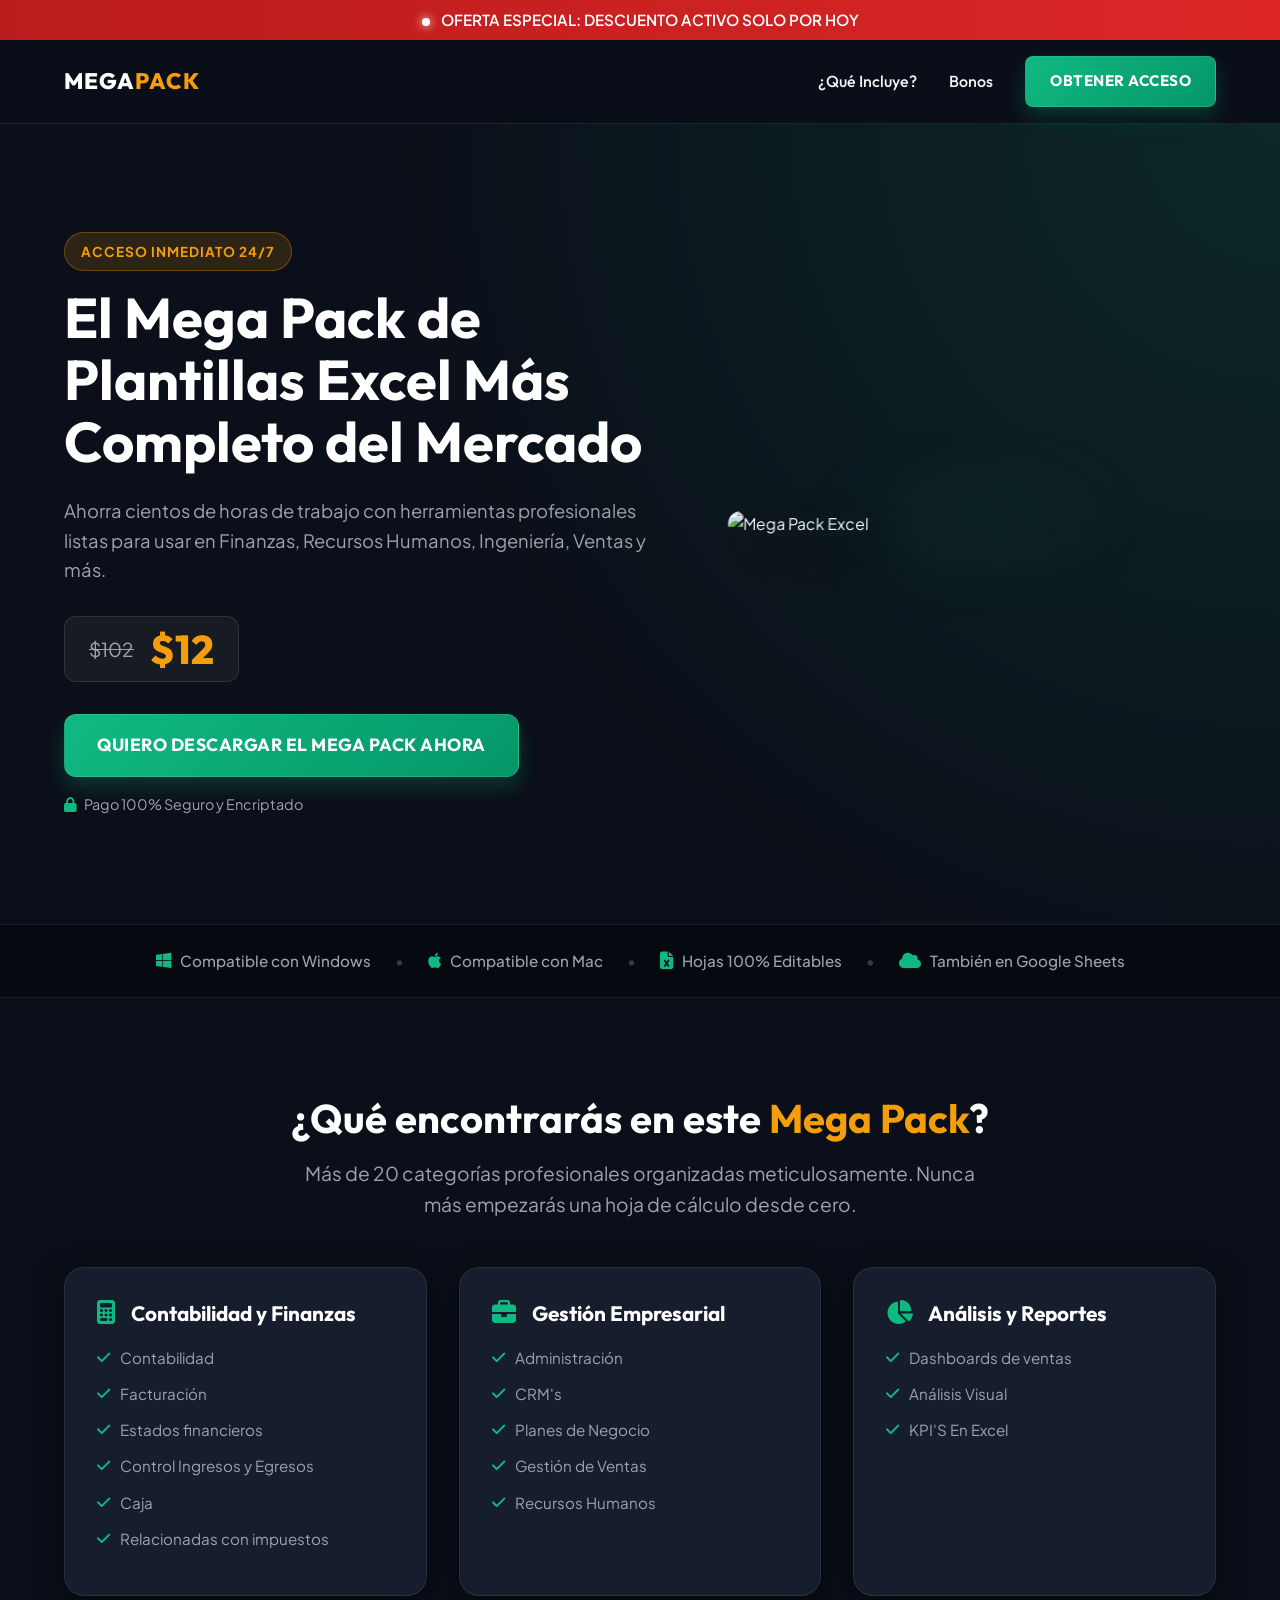
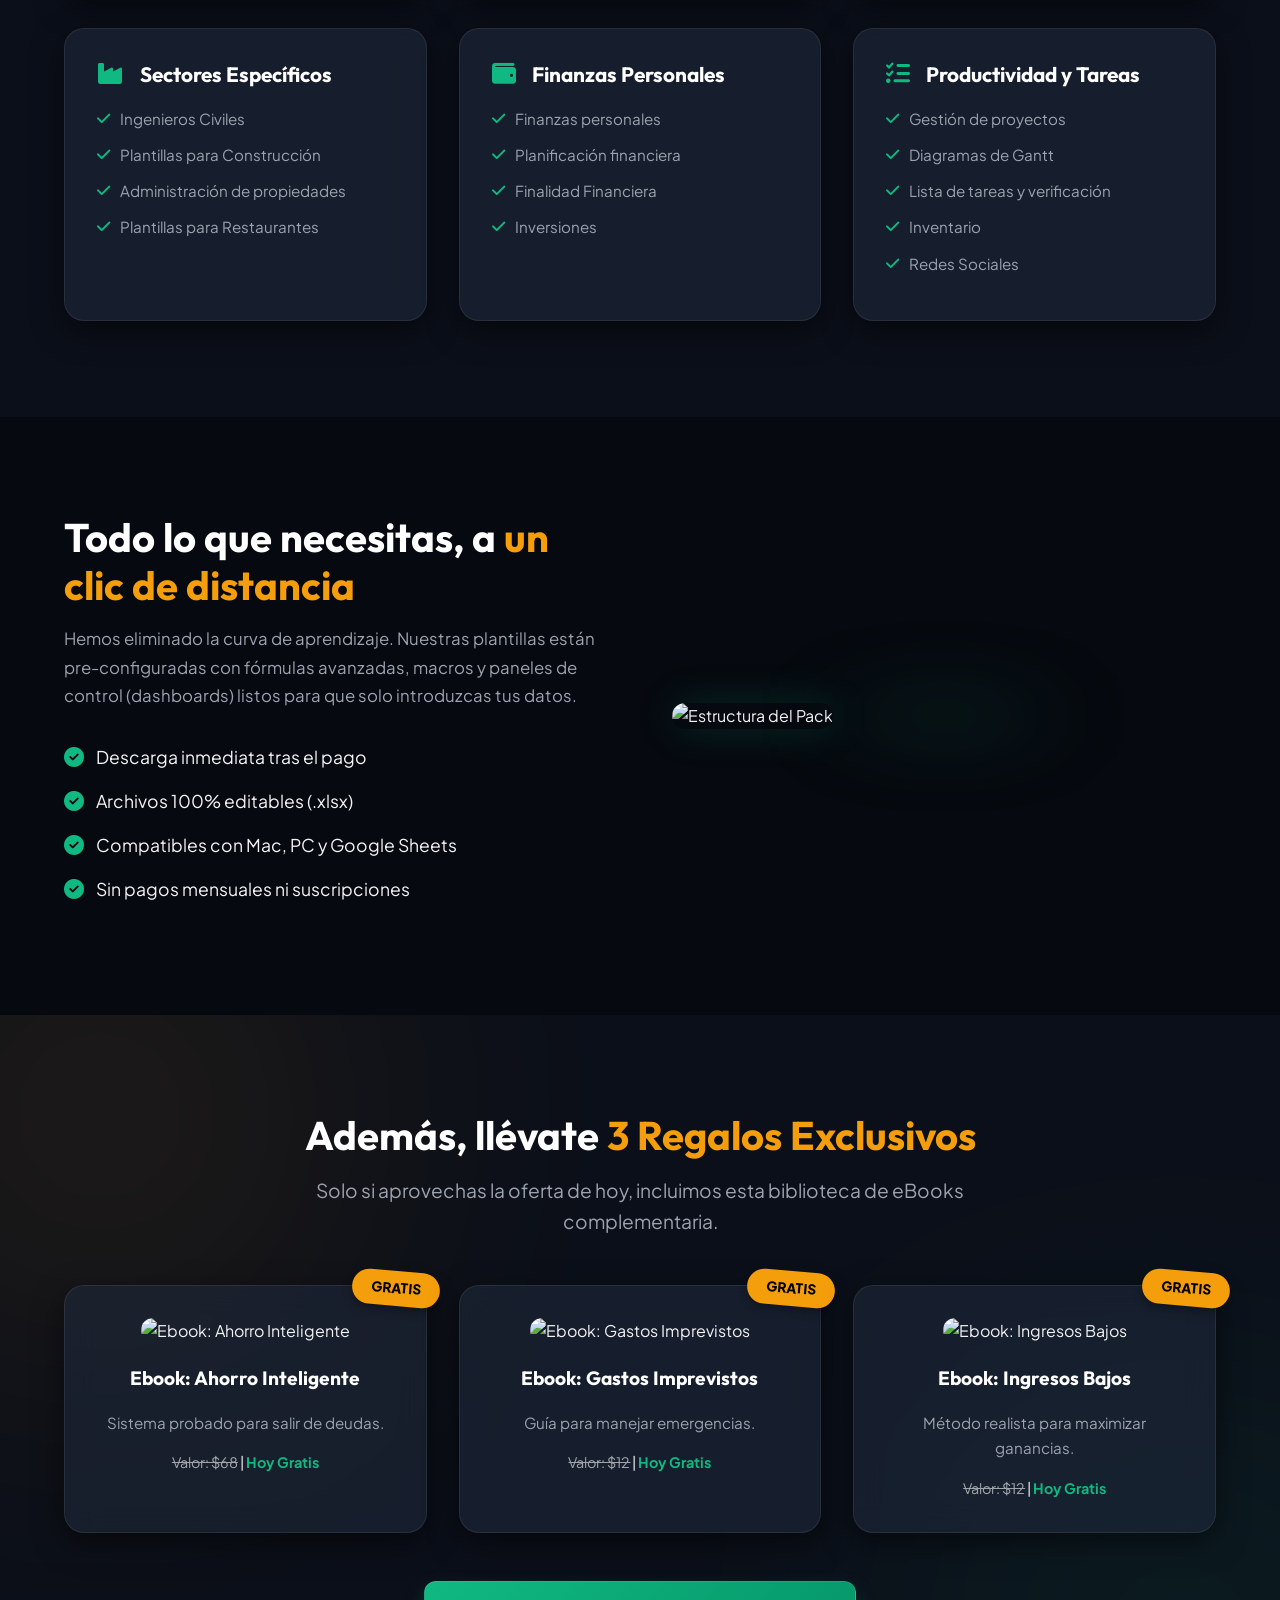
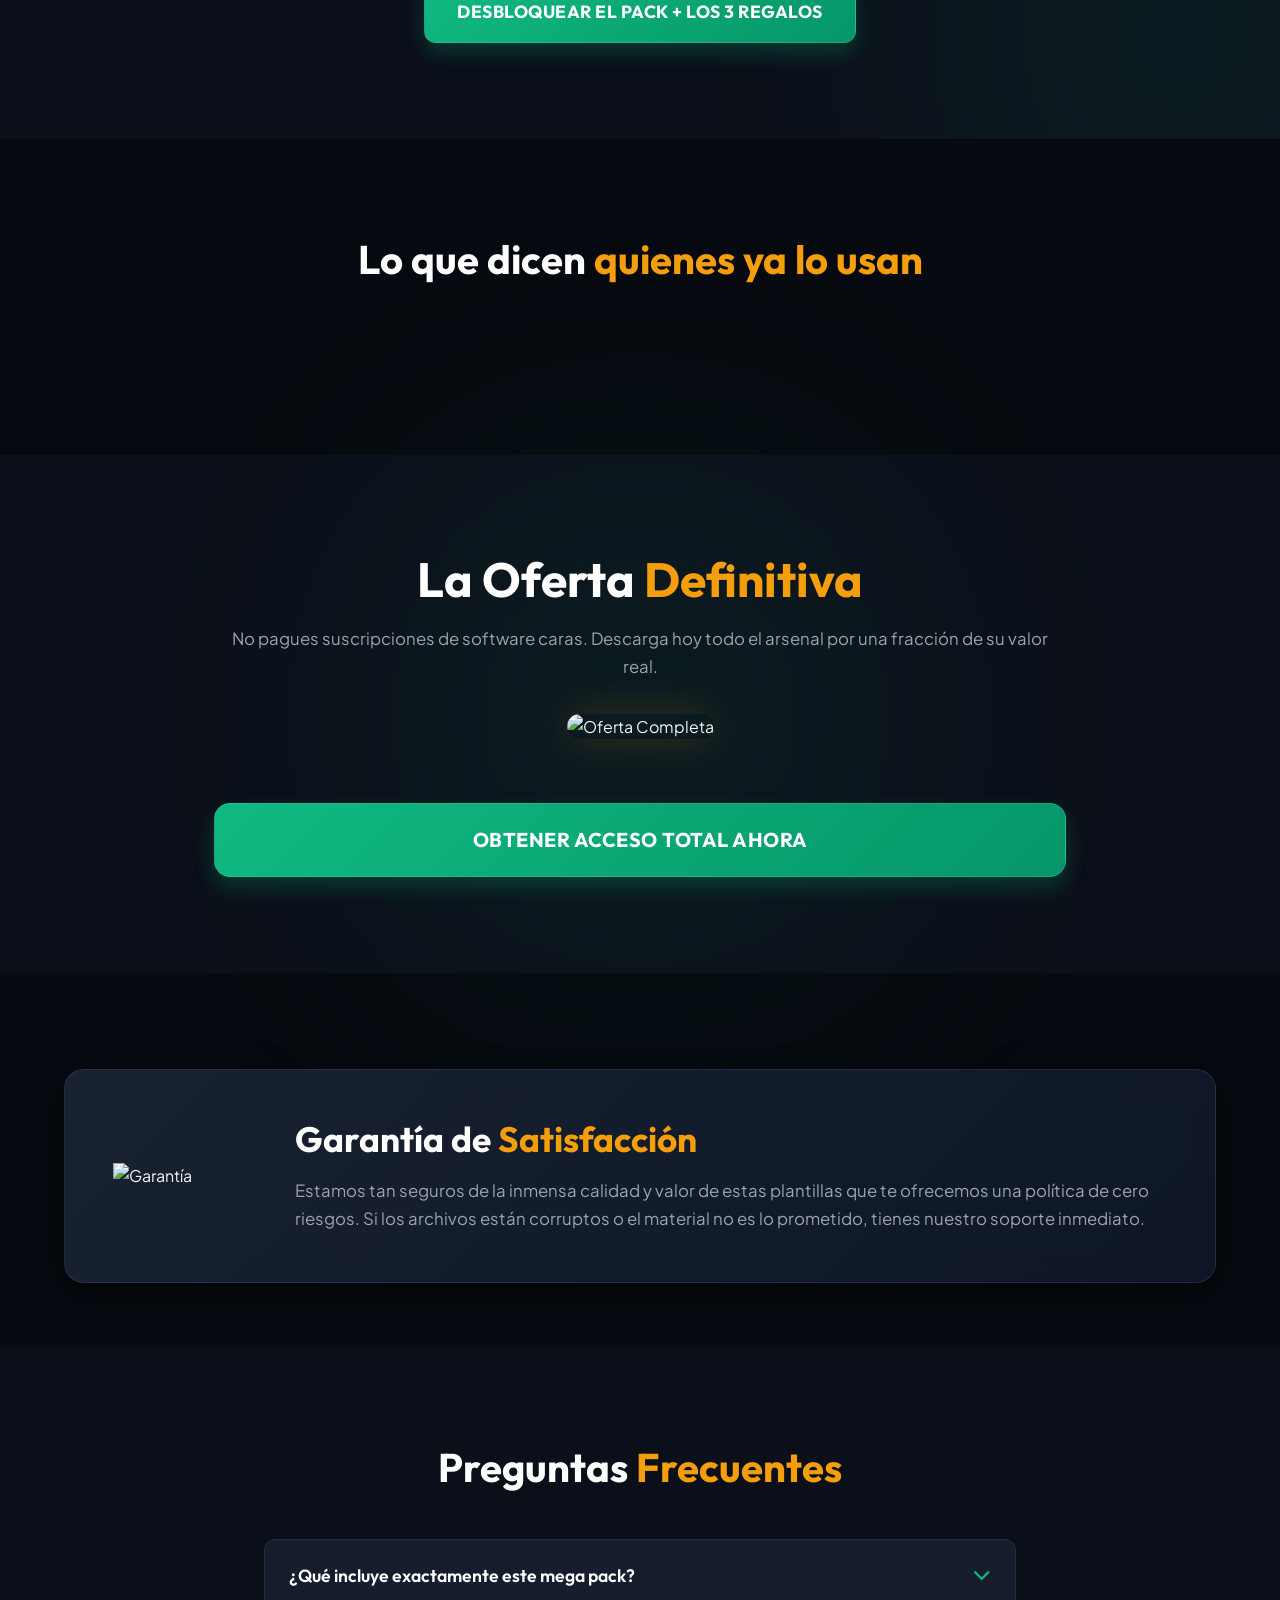
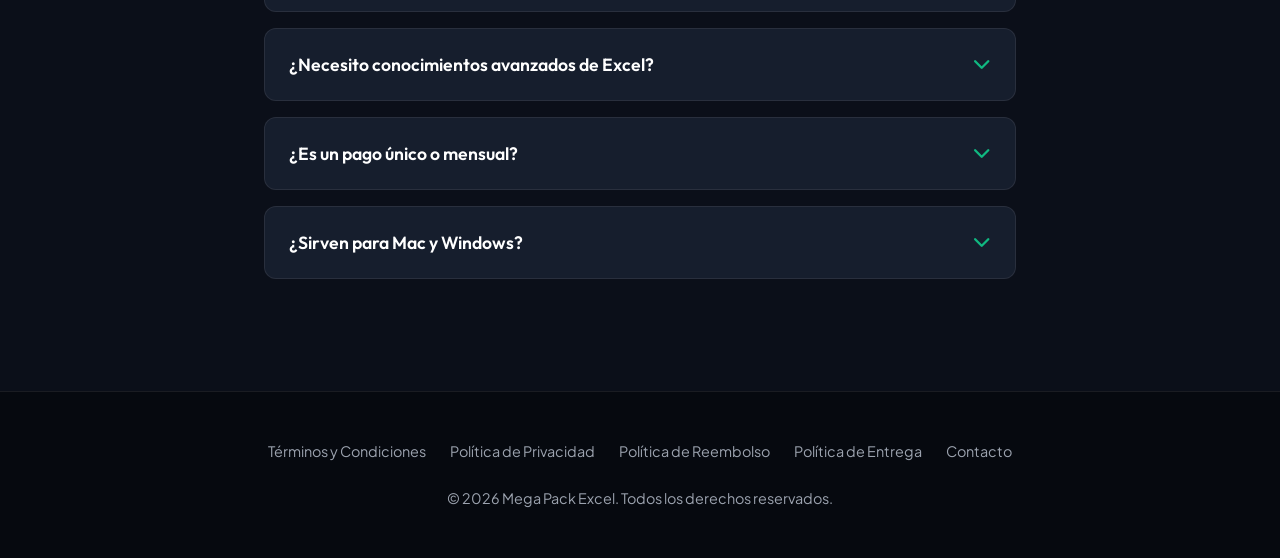
==== commit 4797c43c: "Add files via upload" ====
--- a/index.html
+++ b/index.html
@@ -33,7 +33,7 @@
   <nav class="navbar" id="navbar">
     <div class="container navbar-container">
       <div class="logo">
-        <img src="https://i.postimg.cc/KjJ5B6pd/LOGO-1.png" alt="Logo" style="height: 40px; filter: brightness(0) invert(1);">
+        <span style="font-family: var(--font-headings); font-weight: 800; font-size: 1.4rem; color: var(--color-white); letter-spacing: 1px;">MEGA<span class="text-accent">PACK</span></span>
       </div>
       <div class="nav-links">
         <a href="#contenido" class="nav-link hidden-mobile">¿Qué Incluye?</a>
@@ -210,7 +210,13 @@
   <!-- Footer -->
   <footer class="footer text-center">
     <div class="container">
-      <img id="img-logo" src="https://i.postimg.cc/KjJ5B6pd/LOGO-1.png" alt="Logo" class="footer-logo">
+      <div style="margin-bottom: 1.5rem; display: flex; justify-content: center; gap: 1.5rem; flex-wrap: wrap;">
+        <a href="terms.html" style="color: var(--color-text-muted); text-decoration: none; font-size: 0.9rem; transition: color 0.3s ease;" onmouseover="this.style.color='#10B981'" onmouseout="this.style.color='var(--color-text-muted)'">Términos y Condiciones</a>
+        <a href="privacy.html" style="color: var(--color-text-muted); text-decoration: none; font-size: 0.9rem; transition: color 0.3s ease;" onmouseover="this.style.color='#10B981'" onmouseout="this.style.color='var(--color-text-muted)'">Política de Privacidad</a>
+        <a href="refund.html" style="color: var(--color-text-muted); text-decoration: none; font-size: 0.9rem; transition: color 0.3s ease;" onmouseover="this.style.color='#10B981'" onmouseout="this.style.color='var(--color-text-muted)'">Política de Reembolso</a>
+        <a href="delivery.html" style="color: var(--color-text-muted); text-decoration: none; font-size: 0.9rem; transition: color 0.3s ease;" onmouseover="this.style.color='#10B981'" onmouseout="this.style.color='var(--color-text-muted)'">Política de Entrega</a>
+        <a href="contact.html" style="color: var(--color-text-muted); text-decoration: none; font-size: 0.9rem; transition: color 0.3s ease;" onmouseover="this.style.color='#10B981'" onmouseout="this.style.color='var(--color-text-muted)'">Contacto</a>
+      </div>
       <p class="footer-text">&copy; 2026 Mega Pack Excel. Todos los derechos reservados.</p>
     </div>
   </footer>
